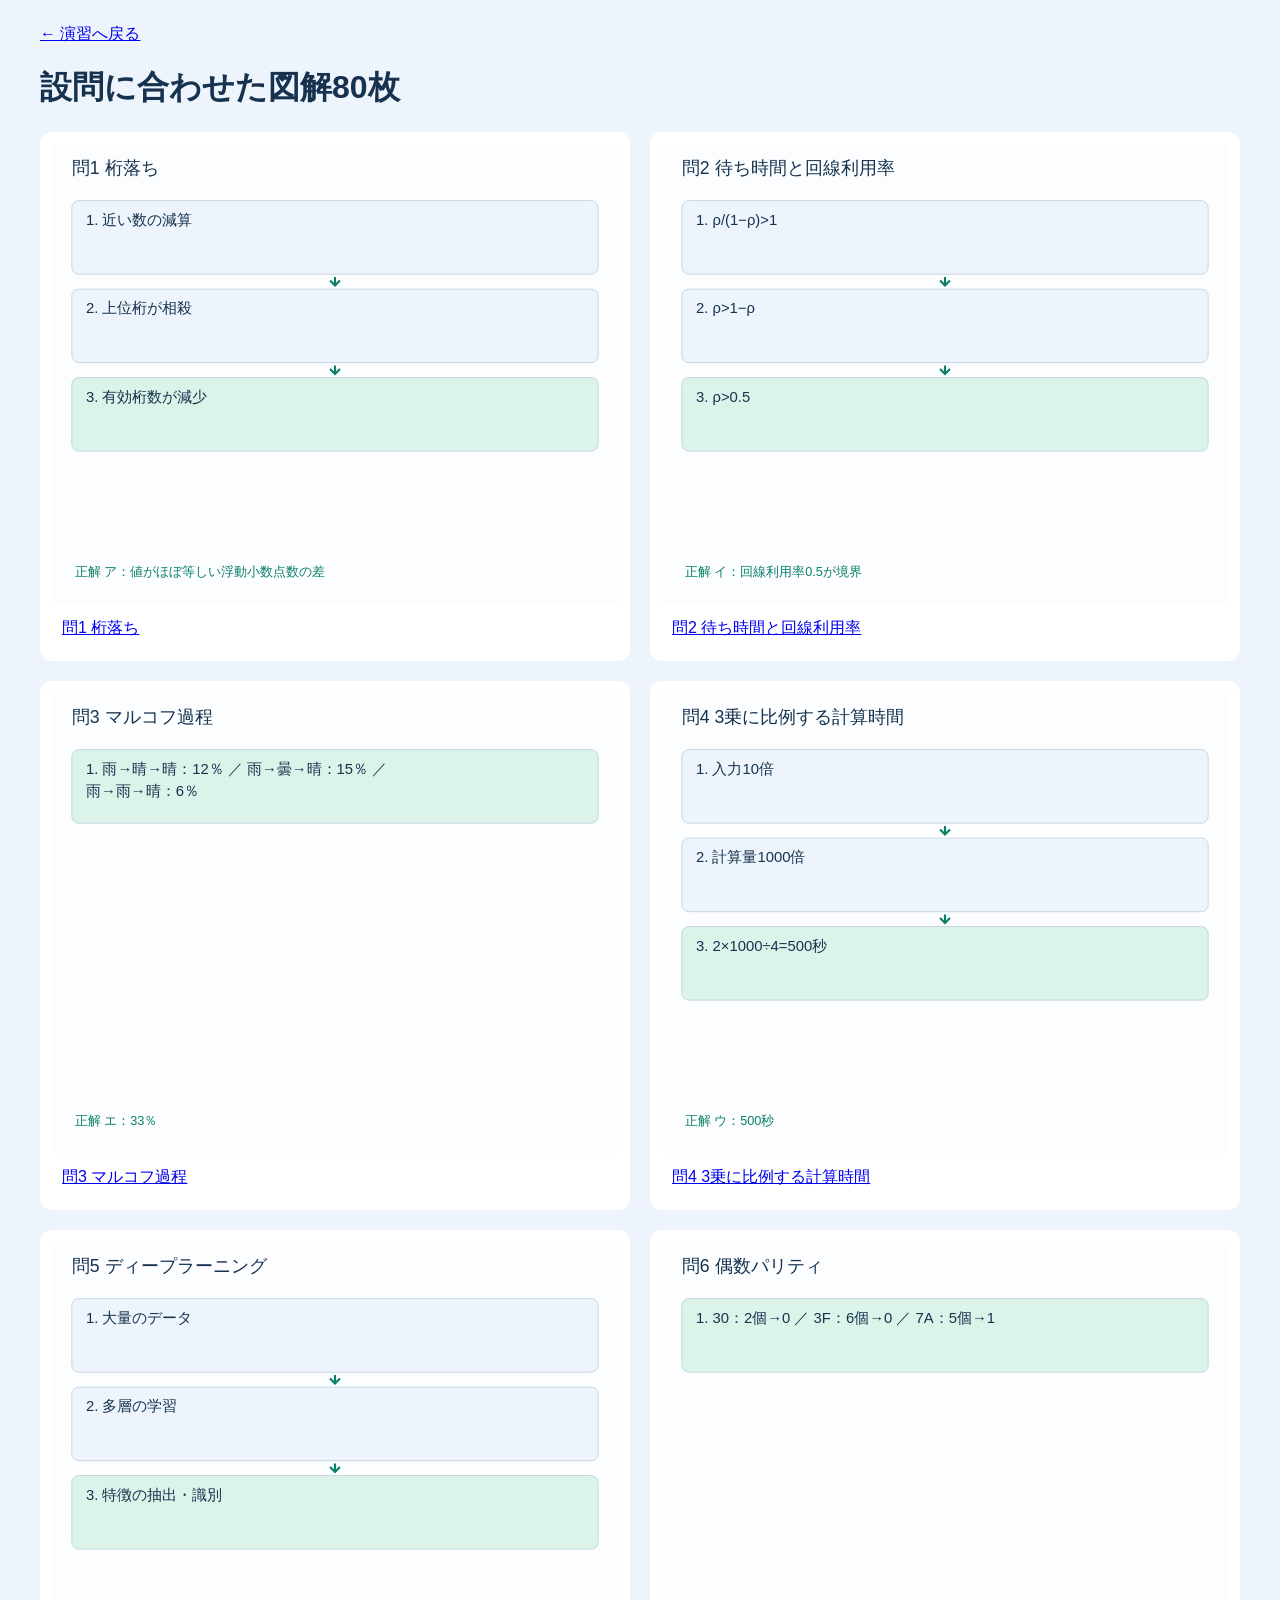
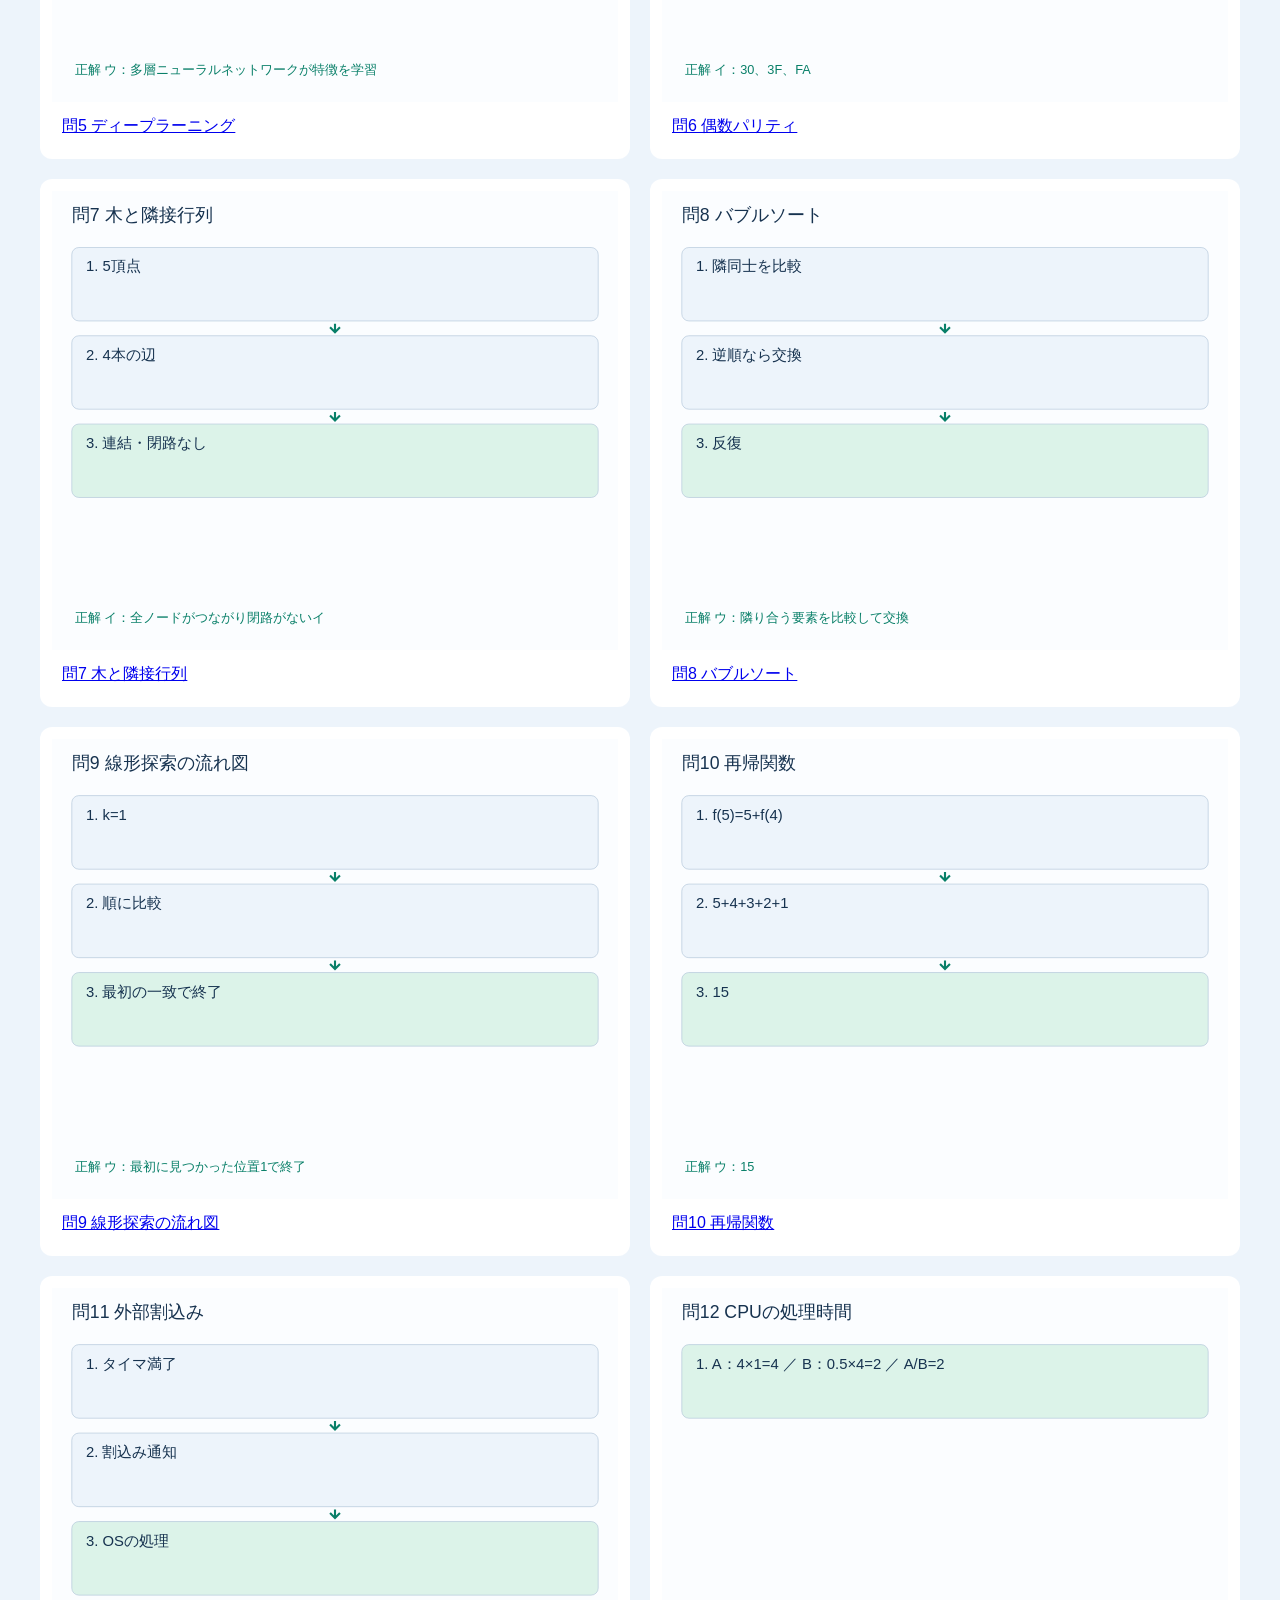
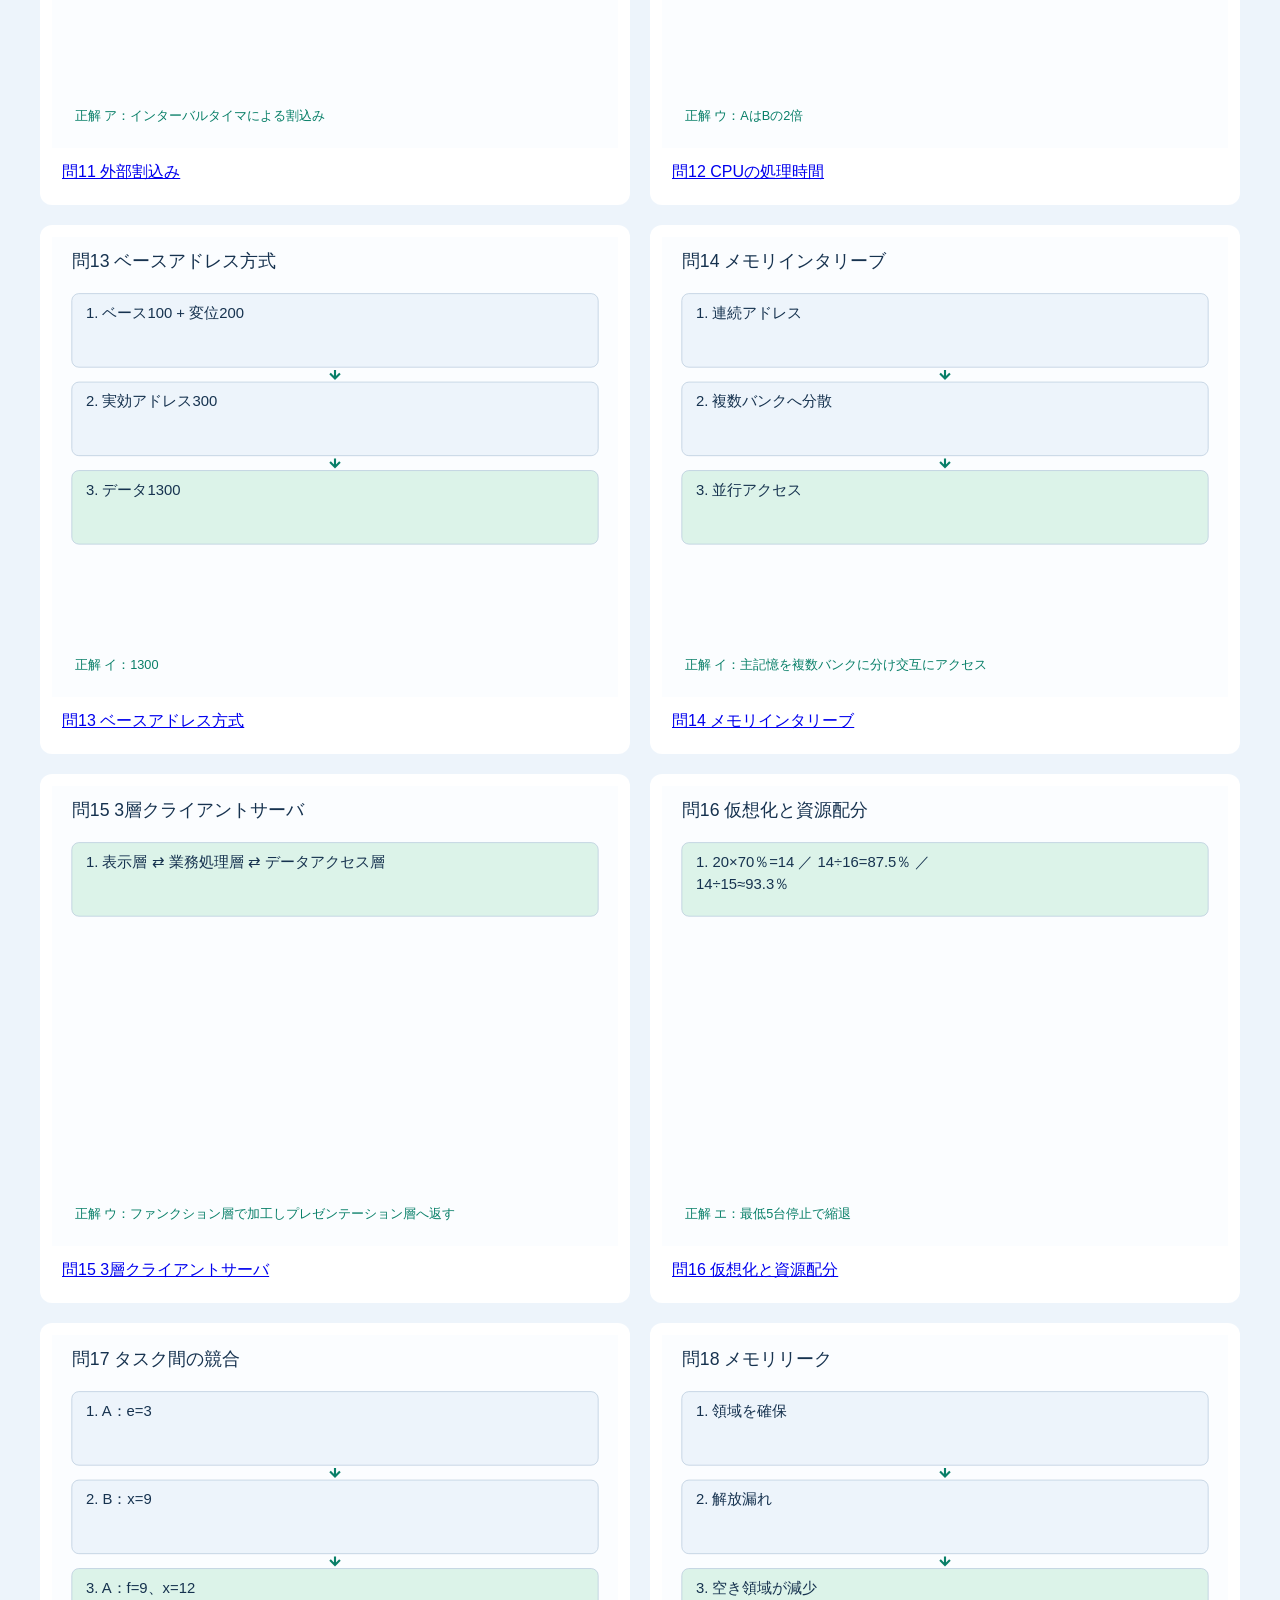
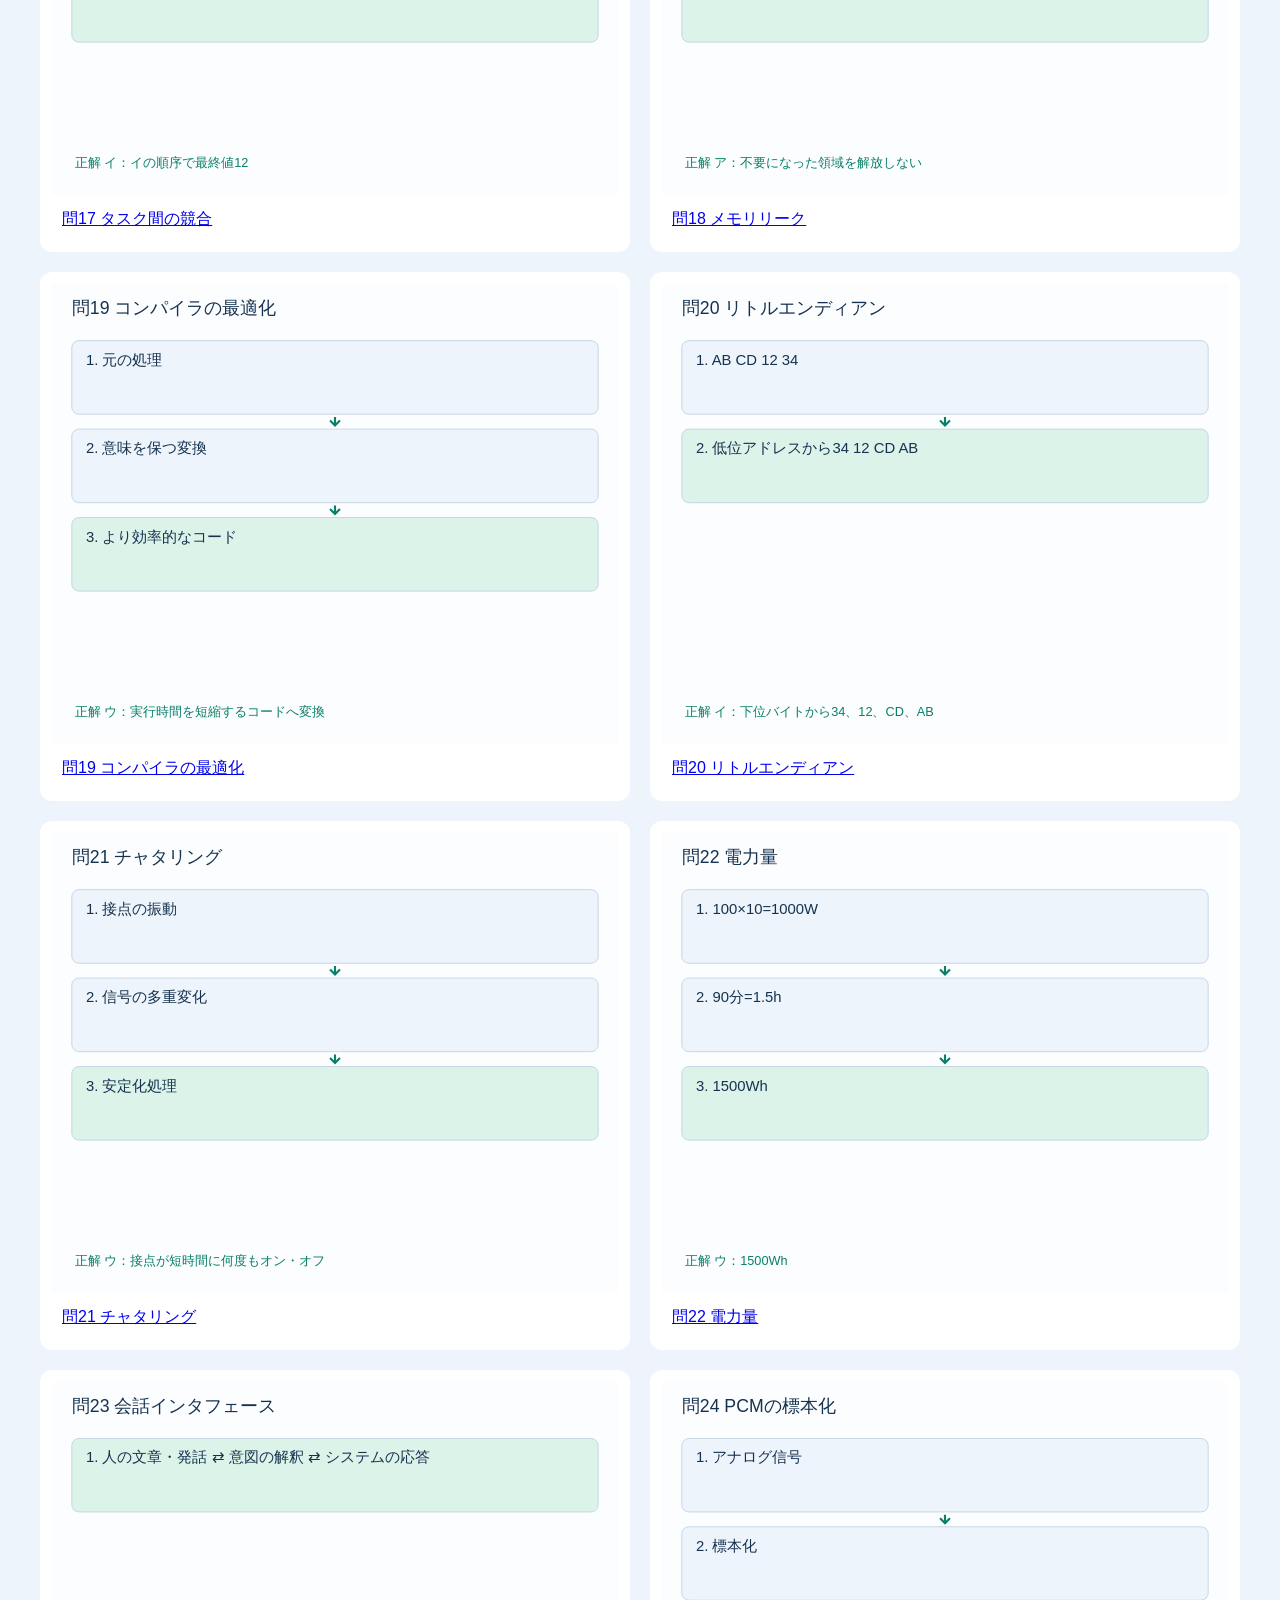
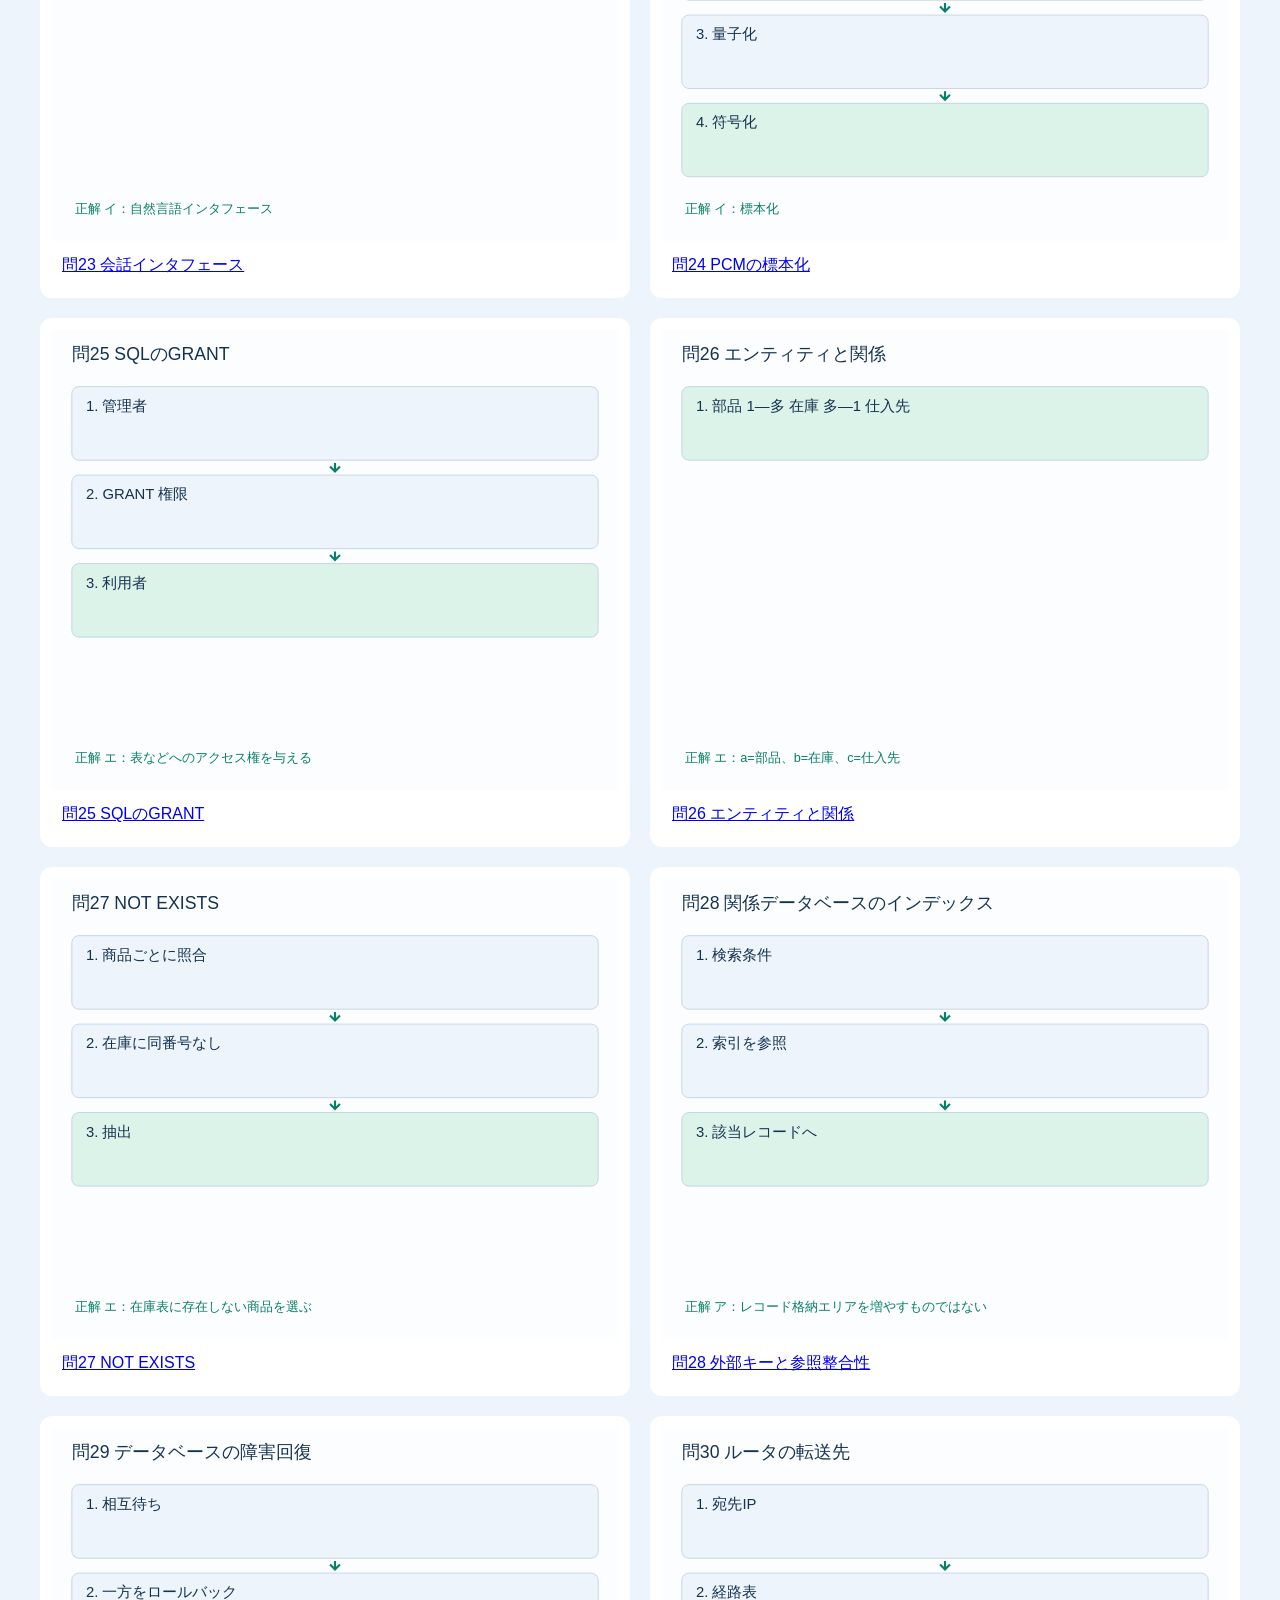
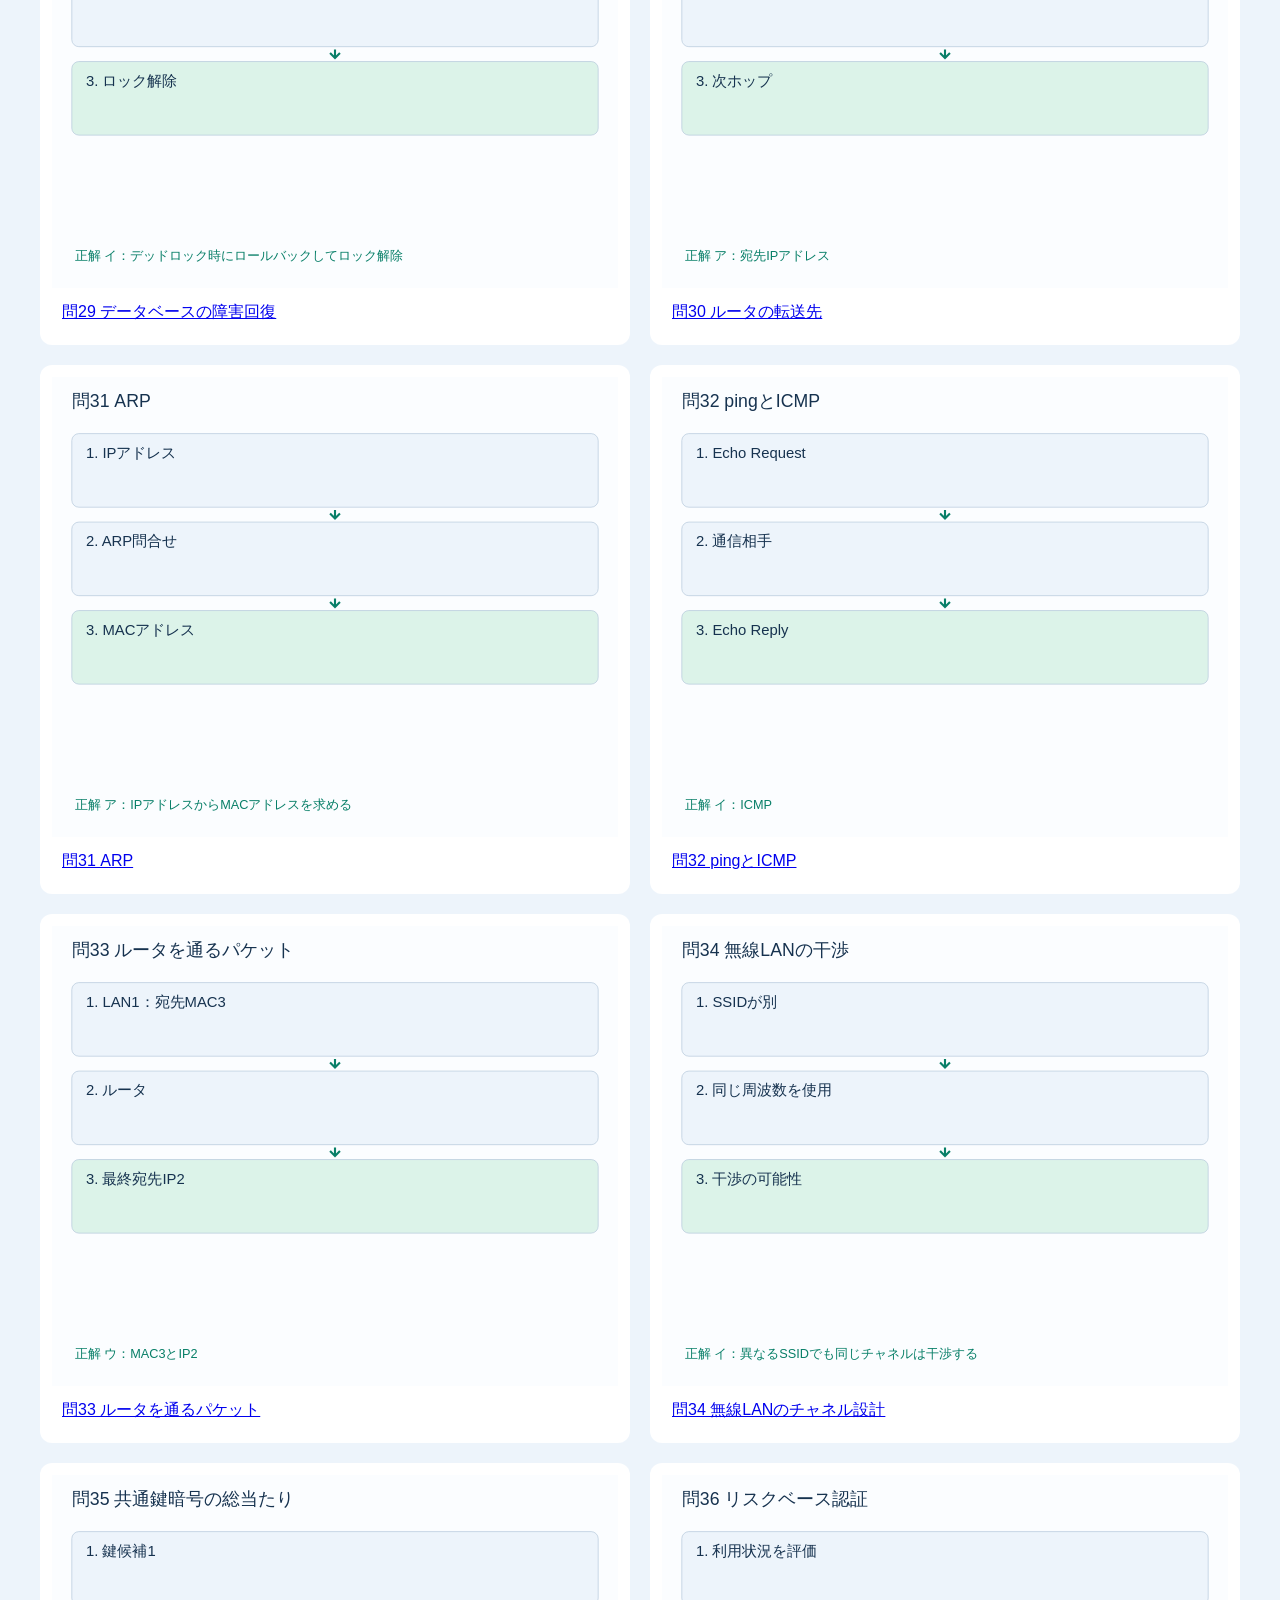
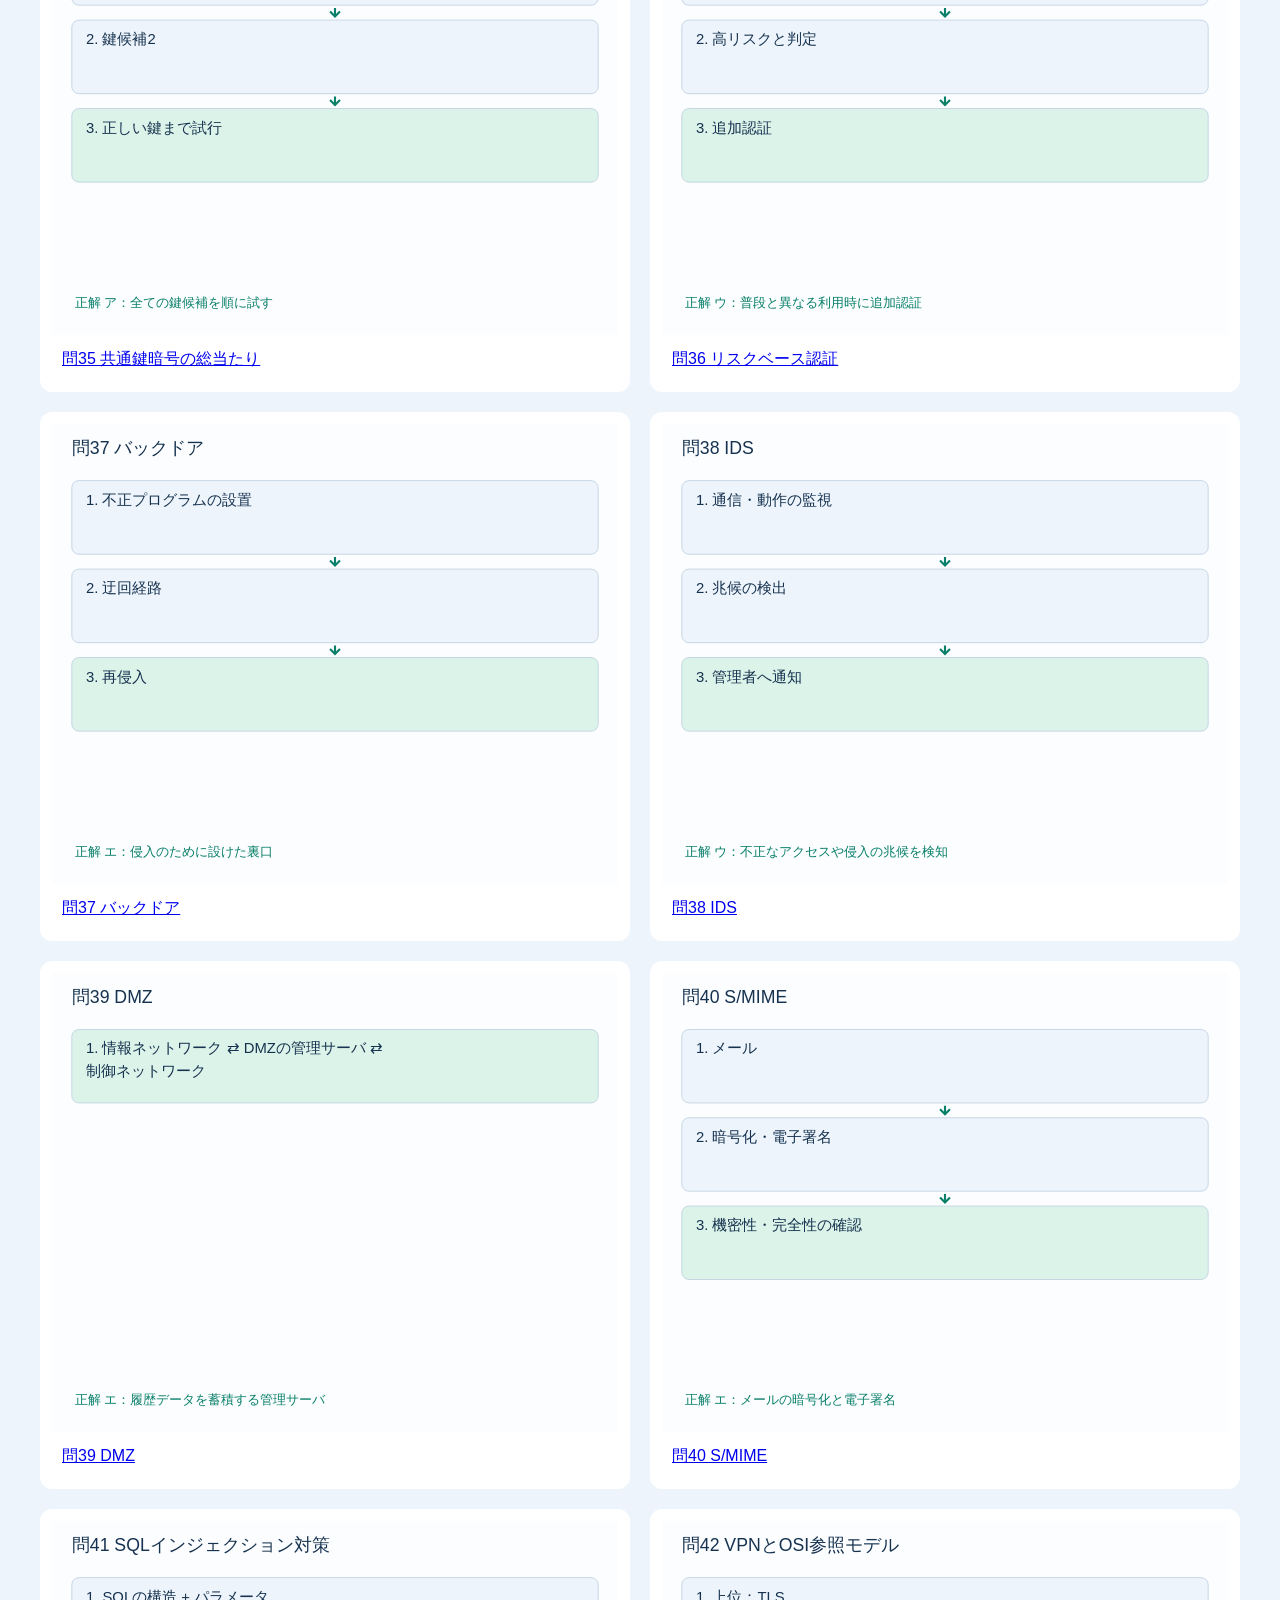
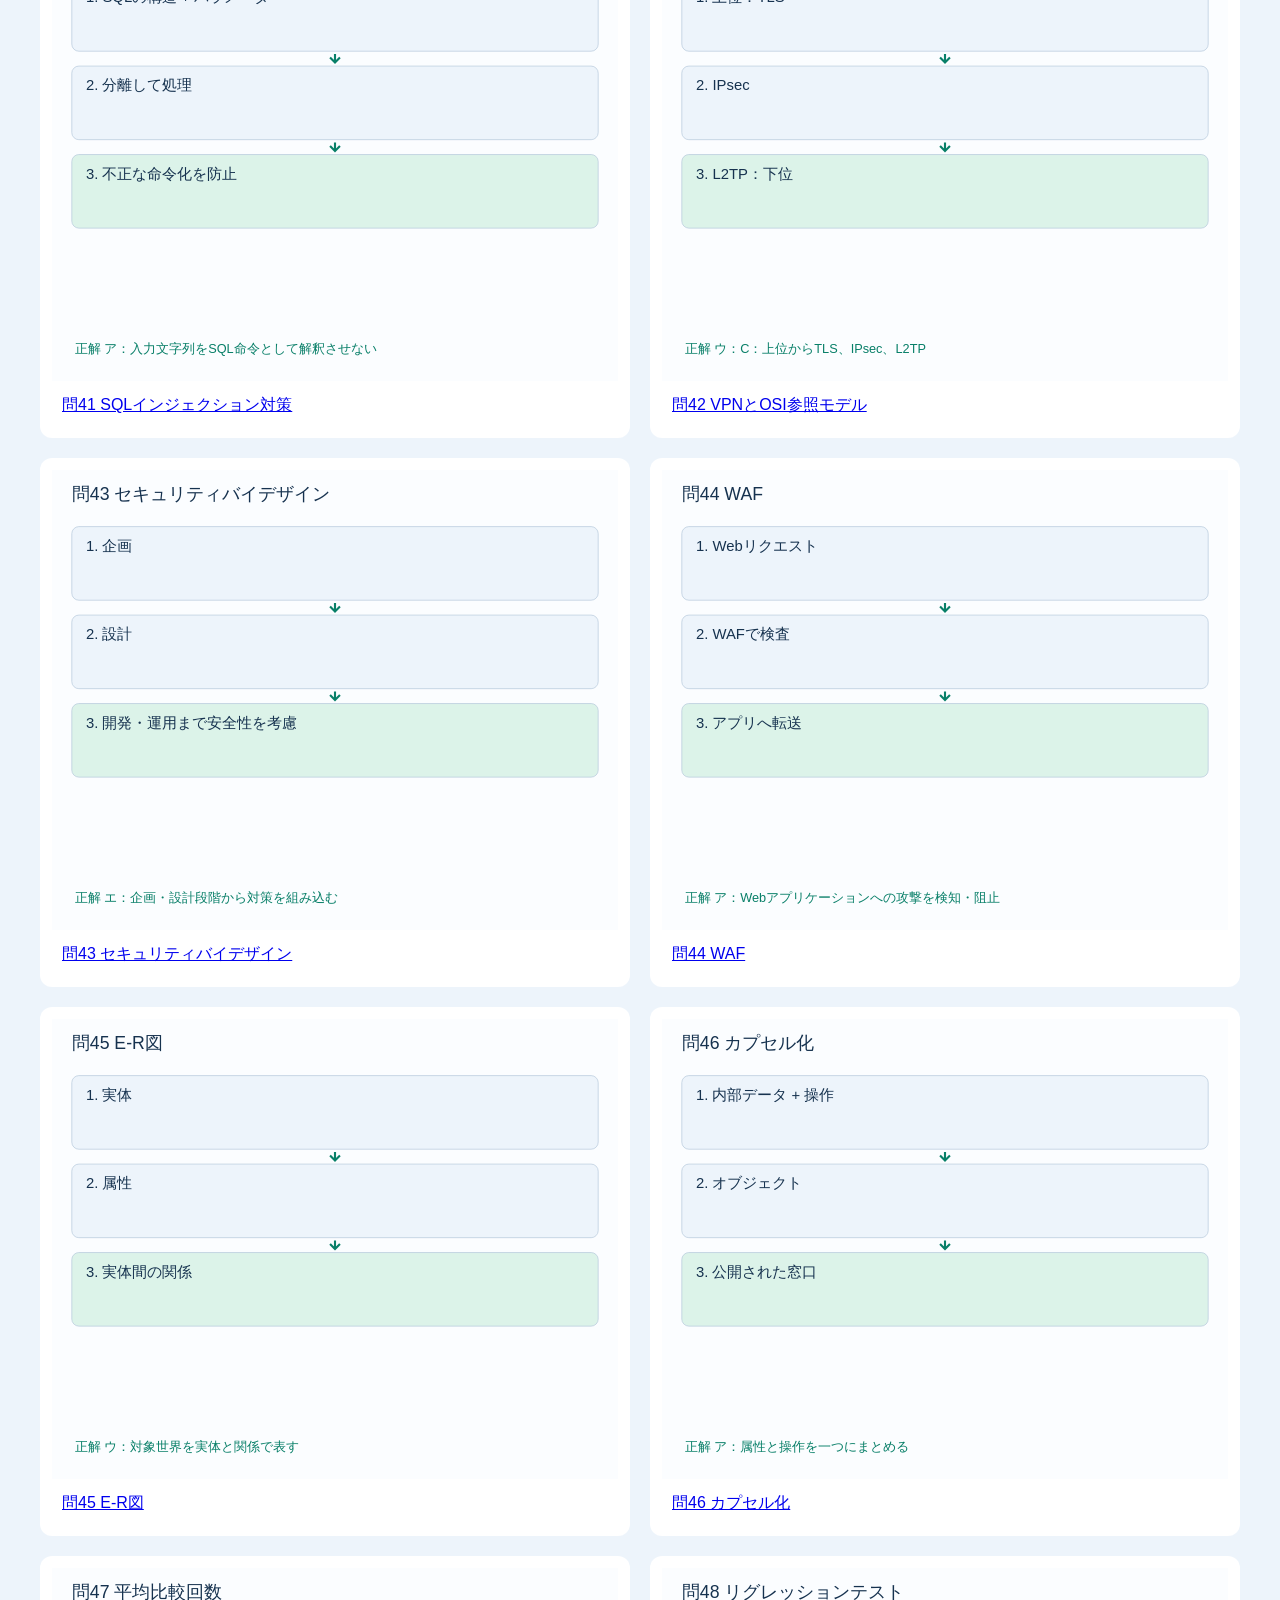
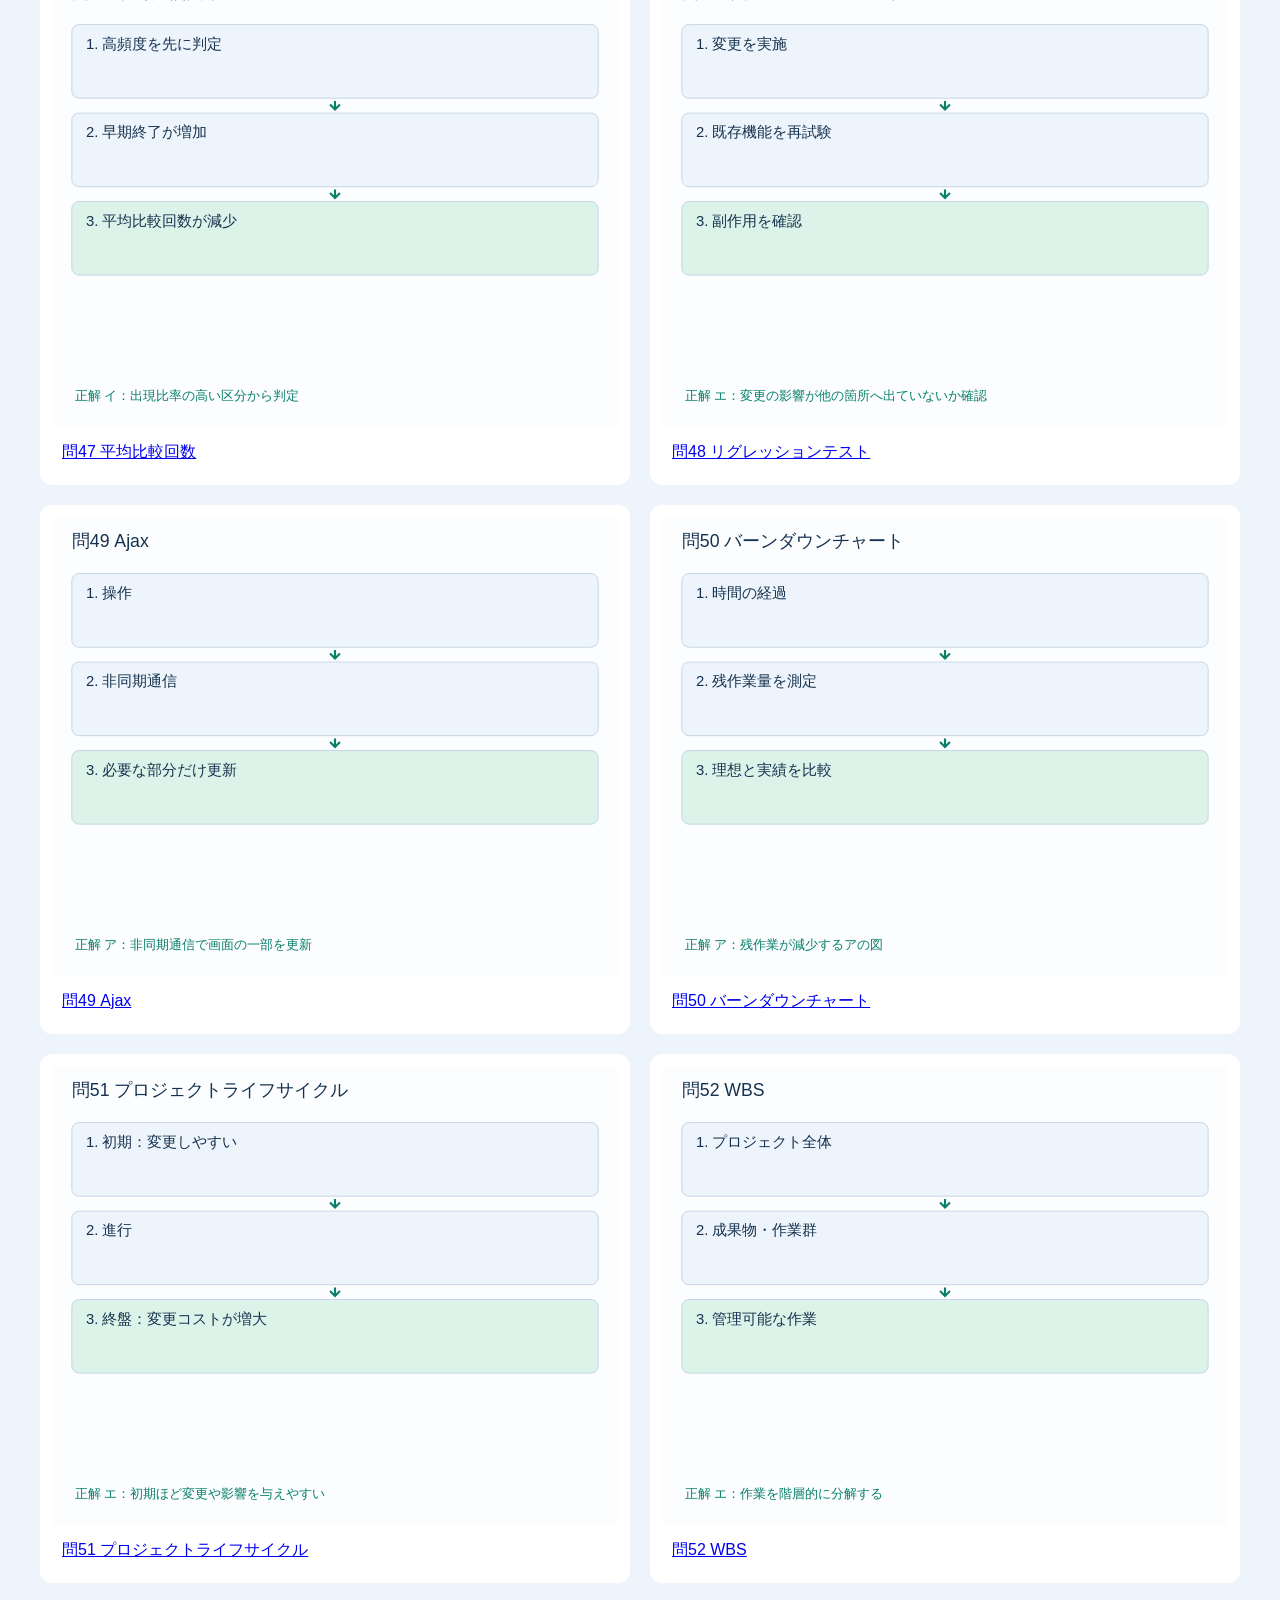
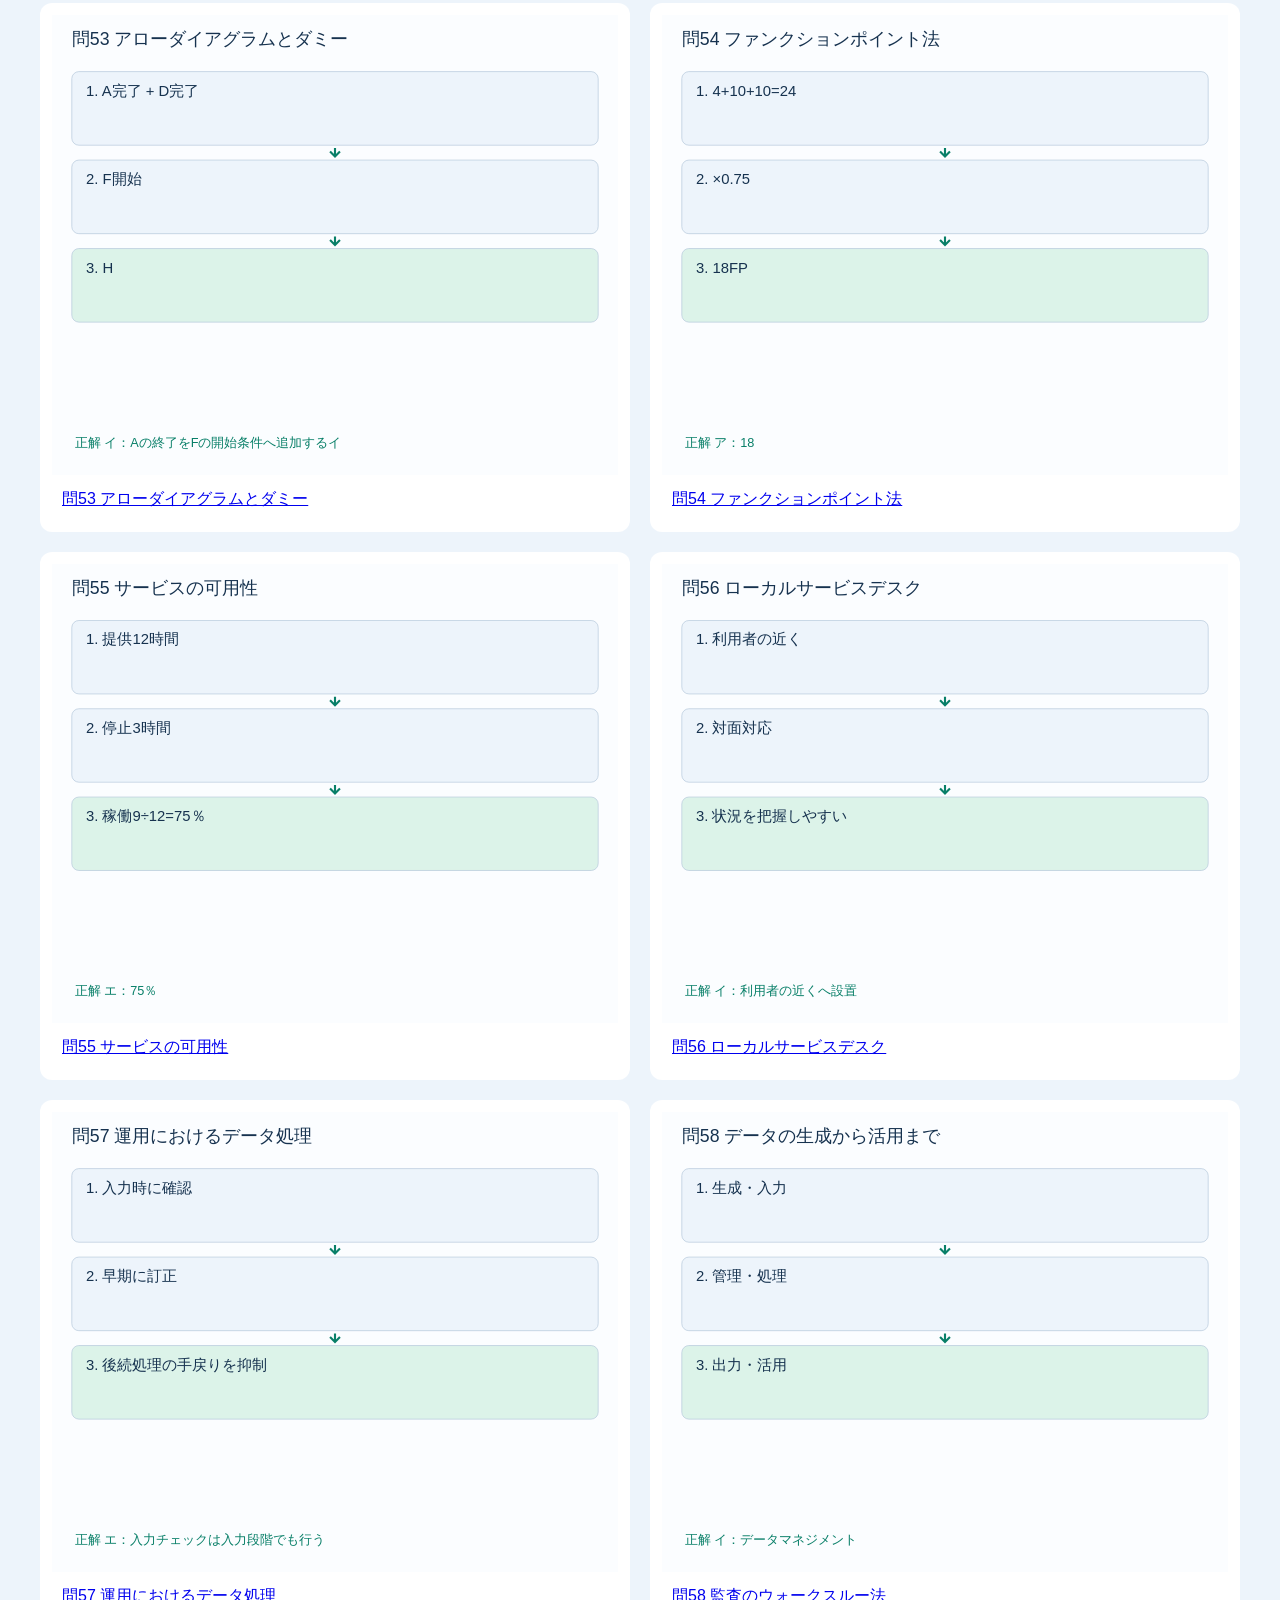
==== diagram-gallery.html @ a29f8c08 "Add files via upload" ====
<!doctype html><html lang="ja"><meta charset="utf-8"><meta name="viewport" content="width=device-width,initial-scale=1"><title>設問別の図解80枚</title><style>body{font-family:Meiryo,sans-serif;background:#edf4fb;color:#16324f;max-width:1200px;margin:auto;padding:24px}main{display:grid;grid-template-columns:1fr 1fr;gap:20px}figure{margin:0;background:white;padding:12px;border-radius:12px}img{width:100%;height:auto}figcaption{padding:10px}@media(max-width:750px){main{grid-template-columns:1fr}}</style><a href="index.html">← 演習へ戻る</a><h1>設問に合わせた図解80枚</h1><main><figure><a href="assets/diagrams/q01.svg"><img loading="lazy" src="assets/diagrams/q01.svg" alt="問1 桁落ち"></a><figcaption><a href="index.html#q1">問1 桁落ち</a></figcaption></figure><figure><a href="assets/diagrams/q02.svg"><img loading="lazy" src="assets/diagrams/q02.svg" alt="問2 待ち時間と回線利用率"></a><figcaption><a href="index.html#q2">問2 待ち時間と回線利用率</a></figcaption></figure><figure><a href="assets/diagrams/q03.svg"><img loading="lazy" src="assets/diagrams/q03.svg" alt="問3 マルコフ過程"></a><figcaption><a href="index.html#q3">問3 マルコフ過程</a></figcaption></figure><figure><a href="assets/diagrams/q04.svg"><img loading="lazy" src="assets/diagrams/q04.svg" alt="問4 3乗に比例する計算時間"></a><figcaption><a href="index.html#q4">問4 3乗に比例する計算時間</a></figcaption></figure><figure><a href="assets/diagrams/q05.svg"><img loading="lazy" src="assets/diagrams/q05.svg" alt="問5 ディープラーニング"></a><figcaption><a href="index.html#q5">問5 ディープラーニング</a></figcaption></figure><figure><a href="assets/diagrams/q06.svg"><img loading="lazy" src="assets/diagrams/q06.svg" alt="問6 偶数パリティ"></a><figcaption><a href="index.html#q6">問6 偶数パリティ</a></figcaption></figure><figure><a href="assets/diagrams/q07.svg"><img loading="lazy" src="assets/diagrams/q07.svg" alt="問7 木と隣接行列"></a><figcaption><a href="index.html#q7">問7 木と隣接行列</a></figcaption></figure><figure><a href="assets/diagrams/q08.svg"><img loading="lazy" src="assets/diagrams/q08.svg" alt="問8 バブルソート"></a><figcaption><a href="index.html#q8">問8 バブルソート</a></figcaption></figure><figure><a href="assets/diagrams/q09.svg"><img loading="lazy" src="assets/diagrams/q09.svg" alt="問9 線形探索の流れ図"></a><figcaption><a href="index.html#q9">問9 線形探索の流れ図</a></figcaption></figure><figure><a href="assets/diagrams/q10.svg"><img loading="lazy" src="assets/diagrams/q10.svg" alt="問10 再帰関数"></a><figcaption><a href="index.html#q10">問10 再帰関数</a></figcaption></figure><figure><a href="assets/diagrams/q11.svg"><img loading="lazy" src="assets/diagrams/q11.svg" alt="問11 外部割込み"></a><figcaption><a href="index.html#q11">問11 外部割込み</a></figcaption></figure><figure><a href="assets/diagrams/q12.svg"><img loading="lazy" src="assets/diagrams/q12.svg" alt="問12 CPUの処理時間"></a><figcaption><a href="index.html#q12">問12 CPUの処理時間</a></figcaption></figure><figure><a href="assets/diagrams/q13.svg"><img loading="lazy" src="assets/diagrams/q13.svg" alt="問13 ベースアドレス方式"></a><figcaption><a href="index.html#q13">問13 ベースアドレス方式</a></figcaption></figure><figure><a href="assets/diagrams/q14.svg"><img loading="lazy" src="assets/diagrams/q14.svg" alt="問14 メモリインタリーブ"></a><figcaption><a href="index.html#q14">問14 メモリインタリーブ</a></figcaption></figure><figure><a href="assets/diagrams/q15.svg"><img loading="lazy" src="assets/diagrams/q15.svg" alt="問15 3層クライアントサーバ"></a><figcaption><a href="index.html#q15">問15 3層クライアントサーバ</a></figcaption></figure><figure><a href="assets/diagrams/q16.svg"><img loading="lazy" src="assets/diagrams/q16.svg" alt="問16 仮想化と資源配分"></a><figcaption><a href="index.html#q16">問16 仮想化と資源配分</a></figcaption></figure><figure><a href="assets/diagrams/q17.svg"><img loading="lazy" src="assets/diagrams/q17.svg" alt="問17 タスク間の競合"></a><figcaption><a href="index.html#q17">問17 タスク間の競合</a></figcaption></figure><figure><a href="assets/diagrams/q18.svg"><img loading="lazy" src="assets/diagrams/q18.svg" alt="問18 メモリリーク"></a><figcaption><a href="index.html#q18">問18 メモリリーク</a></figcaption></figure><figure><a href="assets/diagrams/q19.svg"><img loading="lazy" src="assets/diagrams/q19.svg" alt="問19 コンパイラの最適化"></a><figcaption><a href="index.html#q19">問19 コンパイラの最適化</a></figcaption></figure><figure><a href="assets/diagrams/q20.svg"><img loading="lazy" src="assets/diagrams/q20.svg" alt="問20 リトルエンディアン"></a><figcaption><a href="index.html#q20">問20 リトルエンディアン</a></figcaption></figure><figure><a href="assets/diagrams/q21.svg"><img loading="lazy" src="assets/diagrams/q21.svg" alt="問21 チャタリング"></a><figcaption><a href="index.html#q21">問21 チャタリング</a></figcaption></figure><figure><a href="assets/diagrams/q22.svg"><img loading="lazy" src="assets/diagrams/q22.svg" alt="問22 電力量"></a><figcaption><a href="index.html#q22">問22 電力量</a></figcaption></figure><figure><a href="assets/diagrams/q23.svg"><img loading="lazy" src="assets/diagrams/q23.svg" alt="問23 会話インタフェース"></a><figcaption><a href="index.html#q23">問23 会話インタフェース</a></figcaption></figure><figure><a href="assets/diagrams/q24.svg"><img loading="lazy" src="assets/diagrams/q24.svg" alt="問24 PCMの標本化"></a><figcaption><a href="index.html#q24">問24 PCMの標本化</a></figcaption></figure><figure><a href="assets/diagrams/q25.svg"><img loading="lazy" src="assets/diagrams/q25.svg" alt="問25 SQLのGRANT"></a><figcaption><a href="index.html#q25">問25 SQLのGRANT</a></figcaption></figure><figure><a href="assets/diagrams/q26.svg"><img loading="lazy" src="assets/diagrams/q26.svg" alt="問26 エンティティと関係"></a><figcaption><a href="index.html#q26">問26 エンティティと関係</a></figcaption></figure><figure><a href="assets/diagrams/q27.svg"><img loading="lazy" src="assets/diagrams/q27.svg" alt="問27 NOT EXISTS"></a><figcaption><a href="index.html#q27">問27 NOT EXISTS</a></figcaption></figure><figure><a href="assets/diagrams/q28.svg"><img loading="lazy" src="assets/diagrams/q28.svg" alt="問28 外部キーと参照整合性"></a><figcaption><a href="index.html#q28">問28 外部キーと参照整合性</a></figcaption></figure><figure><a href="assets/diagrams/q29.svg"><img loading="lazy" src="assets/diagrams/q29.svg" alt="問29 データベースの障害回復"></a><figcaption><a href="index.html#q29">問29 データベースの障害回復</a></figcaption></figure><figure><a href="assets/diagrams/q30.svg"><img loading="lazy" src="assets/diagrams/q30.svg" alt="問30 ルータの転送先"></a><figcaption><a href="index.html#q30">問30 ルータの転送先</a></figcaption></figure><figure><a href="assets/diagrams/q31.svg"><img loading="lazy" src="assets/diagrams/q31.svg" alt="問31 ARP"></a><figcaption><a href="index.html#q31">問31 ARP</a></figcaption></figure><figure><a href="assets/diagrams/q32.svg"><img loading="lazy" src="assets/diagrams/q32.svg" alt="問32 pingとICMP"></a><figcaption><a href="index.html#q32">問32 pingとICMP</a></figcaption></figure><figure><a href="assets/diagrams/q33.svg"><img loading="lazy" src="assets/diagrams/q33.svg" alt="問33 ルータを通るパケット"></a><figcaption><a href="index.html#q33">問33 ルータを通るパケット</a></figcaption></figure><figure><a href="assets/diagrams/q34.svg"><img loading="lazy" src="assets/diagrams/q34.svg" alt="問34 無線LANのチャネル設計"></a><figcaption><a href="index.html#q34">問34 無線LANのチャネル設計</a></figcaption></figure><figure><a href="assets/diagrams/q35.svg"><img loading="lazy" src="assets/diagrams/q35.svg" alt="問35 共通鍵暗号の総当たり"></a><figcaption><a href="index.html#q35">問35 共通鍵暗号の総当たり</a></figcaption></figure><figure><a href="assets/diagrams/q36.svg"><img loading="lazy" src="assets/diagrams/q36.svg" alt="問36 リスクベース認証"></a><figcaption><a href="index.html#q36">問36 リスクベース認証</a></figcaption></figure><figure><a href="assets/diagrams/q37.svg"><img loading="lazy" src="assets/diagrams/q37.svg" alt="問37 バックドア"></a><figcaption><a href="index.html#q37">問37 バックドア</a></figcaption></figure><figure><a href="assets/diagrams/q38.svg"><img loading="lazy" src="assets/diagrams/q38.svg" alt="問38 IDS"></a><figcaption><a href="index.html#q38">問38 IDS</a></figcaption></figure><figure><a href="assets/diagrams/q39.svg"><img loading="lazy" src="assets/diagrams/q39.svg" alt="問39 DMZ"></a><figcaption><a href="index.html#q39">問39 DMZ</a></figcaption></figure><figure><a href="assets/diagrams/q40.svg"><img loading="lazy" src="assets/diagrams/q40.svg" alt="問40 S/MIME"></a><figcaption><a href="index.html#q40">問40 S/MIME</a></figcaption></figure><figure><a href="assets/diagrams/q41.svg"><img loading="lazy" src="assets/diagrams/q41.svg" alt="問41 SQLインジェクション対策"></a><figcaption><a href="index.html#q41">問41 SQLインジェクション対策</a></figcaption></figure><figure><a href="assets/diagrams/q42.svg"><img loading="lazy" src="assets/diagrams/q42.svg" alt="問42 VPNとOSI参照モデル"></a><figcaption><a href="index.html#q42">問42 VPNとOSI参照モデル</a></figcaption></figure><figure><a href="assets/diagrams/q43.svg"><img loading="lazy" src="assets/diagrams/q43.svg" alt="問43 セキュリティバイデザイン"></a><figcaption><a href="index.html#q43">問43 セキュリティバイデザイン</a></figcaption></figure><figure><a href="assets/diagrams/q44.svg"><img loading="lazy" src="assets/diagrams/q44.svg" alt="問44 WAF"></a><figcaption><a href="index.html#q44">問44 WAF</a></figcaption></figure><figure><a href="assets/diagrams/q45.svg"><img loading="lazy" src="assets/diagrams/q45.svg" alt="問45 E-R図"></a><figcaption><a href="index.html#q45">問45 E-R図</a></figcaption></figure><figure><a href="assets/diagrams/q46.svg"><img loading="lazy" src="assets/diagrams/q46.svg" alt="問46 カプセル化"></a><figcaption><a href="index.html#q46">問46 カプセル化</a></figcaption></figure><figure><a href="assets/diagrams/q47.svg"><img loading="lazy" src="assets/diagrams/q47.svg" alt="問47 平均比較回数"></a><figcaption><a href="index.html#q47">問47 平均比較回数</a></figcaption></figure><figure><a href="assets/diagrams/q48.svg"><img loading="lazy" src="assets/diagrams/q48.svg" alt="問48 リグレッションテスト"></a><figcaption><a href="index.html#q48">問48 リグレッションテスト</a></figcaption></figure><figure><a href="assets/diagrams/q49.svg"><img loading="lazy" src="assets/diagrams/q49.svg" alt="問49 Ajax"></a><figcaption><a href="index.html#q49">問49 Ajax</a></figcaption></figure><figure><a href="assets/diagrams/q50.svg"><img loading="lazy" src="assets/diagrams/q50.svg" alt="問50 バーンダウンチャート"></a><figcaption><a href="index.html#q50">問50 バーンダウンチャート</a></figcaption></figure><figure><a href="assets/diagrams/q51.svg"><img loading="lazy" src="assets/diagrams/q51.svg" alt="問51 プロジェクトライフサイクル"></a><figcaption><a href="index.html#q51">問51 プロジェクトライフサイクル</a></figcaption></figure><figure><a href="assets/diagrams/q52.svg"><img loading="lazy" src="assets/diagrams/q52.svg" alt="問52 WBS"></a><figcaption><a href="index.html#q52">問52 WBS</a></figcaption></figure><figure><a href="assets/diagrams/q53.svg"><img loading="lazy" src="assets/diagrams/q53.svg" alt="問53 アローダイアグラムとダミー"></a><figcaption><a href="index.html#q53">問53 アローダイアグラムとダミー</a></figcaption></figure><figure><a href="assets/diagrams/q54.svg"><img loading="lazy" src="assets/diagrams/q54.svg" alt="問54 ファンクションポイント法"></a><figcaption><a href="index.html#q54">問54 ファンクションポイント法</a></figcaption></figure><figure><a href="assets/diagrams/q55.svg"><img loading="lazy" src="assets/diagrams/q55.svg" alt="問55 サービスの可用性"></a><figcaption><a href="index.html#q55">問55 サービスの可用性</a></figcaption></figure><figure><a href="assets/diagrams/q56.svg"><img loading="lazy" src="assets/diagrams/q56.svg" alt="問56 ローカルサービスデスク"></a><figcaption><a href="index.html#q56">問56 ローカルサービスデスク</a></figcaption></figure><figure><a href="assets/diagrams/q57.svg"><img loading="lazy" src="assets/diagrams/q57.svg" alt="問57 運用におけるデータ処理"></a><figcaption><a href="index.html#q57">問57 運用におけるデータ処理</a></figcaption></figure><figure><a href="assets/diagrams/q58.svg"><img loading="lazy" src="assets/diagrams/q58.svg" alt="問58 監査のウォークスルー法"></a><figcaption><a href="index.html#q58">問58 監査のウォークスルー法</a></figcaption></figure><figure><a href="assets/diagrams/q59.svg"><img loading="lazy" src="assets/diagrams/q59.svg" alt="問59 改善提案のフォローアップ"></a><figcaption><a href="index.html#q59">問59 改善提案のフォローアップ</a></figcaption></figure><figure><a href="assets/diagrams/q60.svg"><img loading="lazy" src="assets/diagrams/q60.svg" alt="問60 ユーザ受入テストの監査"></a><figcaption><a href="index.html#q60">問60 ユーザ受入テストの監査</a></figcaption></figure><figure><a href="assets/diagrams/q61.svg"><img loading="lazy" src="assets/diagrams/q61.svg" alt="問61 IT投資ポートフォリオ"></a><figcaption><a href="index.html#q61">問61 IT投資ポートフォリオ</a></figcaption></figure><figure><a href="assets/diagrams/q62.svg"><img loading="lazy" src="assets/diagrams/q62.svg" alt="問62 P2Mとプログラムマネジメント"></a><figcaption><a href="index.html#q62">問62 P2Mとプログラムマネジメント</a></figcaption></figure><figure><a href="assets/diagrams/q63.svg"><img loading="lazy" src="assets/diagrams/q63.svg" alt="問63 BYOD"></a><figcaption><a href="index.html#q63">問63 BYOD</a></figcaption></figure><figure><a href="assets/diagrams/q64.svg"><img loading="lazy" src="assets/diagrams/q64.svg" alt="問64 ROI"></a><figcaption><a href="index.html#q64">問64 ROI</a></figcaption></figure><figure><a href="assets/diagrams/q65.svg"><img loading="lazy" src="assets/diagrams/q65.svg" alt="問65 評価項目の重み付き平均"></a><figcaption><a href="index.html#q65">問65 評価項目の重み付き平均</a></figcaption></figure><figure><a href="assets/diagrams/q66.svg"><img loading="lazy" src="assets/diagrams/q66.svg" alt="問66 M&amp;A"></a><figcaption><a href="index.html#q66">問66 M&amp;A</a></figcaption></figure><figure><a href="assets/diagrams/q67.svg"><img loading="lazy" src="assets/diagrams/q67.svg" alt="問67 リーンスタートアップ"></a><figcaption><a href="index.html#q67">問67 リーンスタートアップ</a></figcaption></figure><figure><a href="assets/diagrams/q68.svg"><img loading="lazy" src="assets/diagrams/q68.svg" alt="問68 ERP"></a><figcaption><a href="index.html#q68">問68 ERP</a></figcaption></figure><figure><a href="assets/diagrams/q69.svg"><img loading="lazy" src="assets/diagrams/q69.svg" alt="問69 TLO"></a><figcaption><a href="index.html#q69">問69 TLO</a></figcaption></figure><figure><a href="assets/diagrams/q70.svg"><img loading="lazy" src="assets/diagrams/q70.svg" alt="問70 デジタルツイン"></a><figcaption><a href="index.html#q70">問70 デジタルツイン</a></figcaption></figure><figure><a href="assets/diagrams/q71.svg"><img loading="lazy" src="assets/diagrams/q71.svg" alt="問71 セル生産方式"></a><figcaption><a href="index.html#q71">問71 セル生産方式</a></figcaption></figure><figure><a href="assets/diagrams/q72.svg"><img loading="lazy" src="assets/diagrams/q72.svg" alt="問72 RFID"></a><figcaption><a href="index.html#q72">問72 RFID</a></figcaption></figure><figure><a href="assets/diagrams/q73.svg"><img loading="lazy" src="assets/diagrams/q73.svg" alt="問73 SEO"></a><figcaption><a href="index.html#q73">問73 SEO</a></figcaption></figure><figure><a href="assets/diagrams/q74.svg"><img loading="lazy" src="assets/diagrams/q74.svg" alt="問74 生産ロボットの機械学習"></a><figcaption><a href="index.html#q74">問74 生産ロボットの機械学習</a></figcaption></figure><figure><a href="assets/diagrams/q75.svg"><img loading="lazy" src="assets/diagrams/q75.svg" alt="問75 コーポレートガバナンス"></a><figcaption><a href="index.html#q75">問75 コーポレートガバナンス</a></figcaption></figure><figure><a href="assets/diagrams/q76.svg"><img loading="lazy" src="assets/diagrams/q76.svg" alt="問76 線形計画法の定式化"></a><figcaption><a href="index.html#q76">問76 線形計画法の定式化</a></figcaption></figure><figure><a href="assets/diagrams/q77.svg"><img loading="lazy" src="assets/diagrams/q77.svg" alt="問77 定額法の減価償却"></a><figcaption><a href="index.html#q77">問77 定額法の減価償却</a></figcaption></figure><figure><a href="assets/diagrams/q78.svg"><img loading="lazy" src="assets/diagrams/q78.svg" alt="問78 損益計算書の営業利益"></a><figcaption><a href="index.html#q78">問78 損益計算書の営業利益</a></figcaption></figure><figure><a href="assets/diagrams/q79.svg"><img loading="lazy" src="assets/diagrams/q79.svg" alt="問79 著作権で保護されるプログラム"></a><figcaption><a href="index.html#q79">問79 著作権で保護されるプログラム</a></figcaption></figure><figure><a href="assets/diagrams/q80.svg"><img loading="lazy" src="assets/diagrams/q80.svg" alt="問80 労働者派遣"></a><figcaption><a href="index.html#q80">問80 労働者派遣</a></figcaption></figure></main></html>
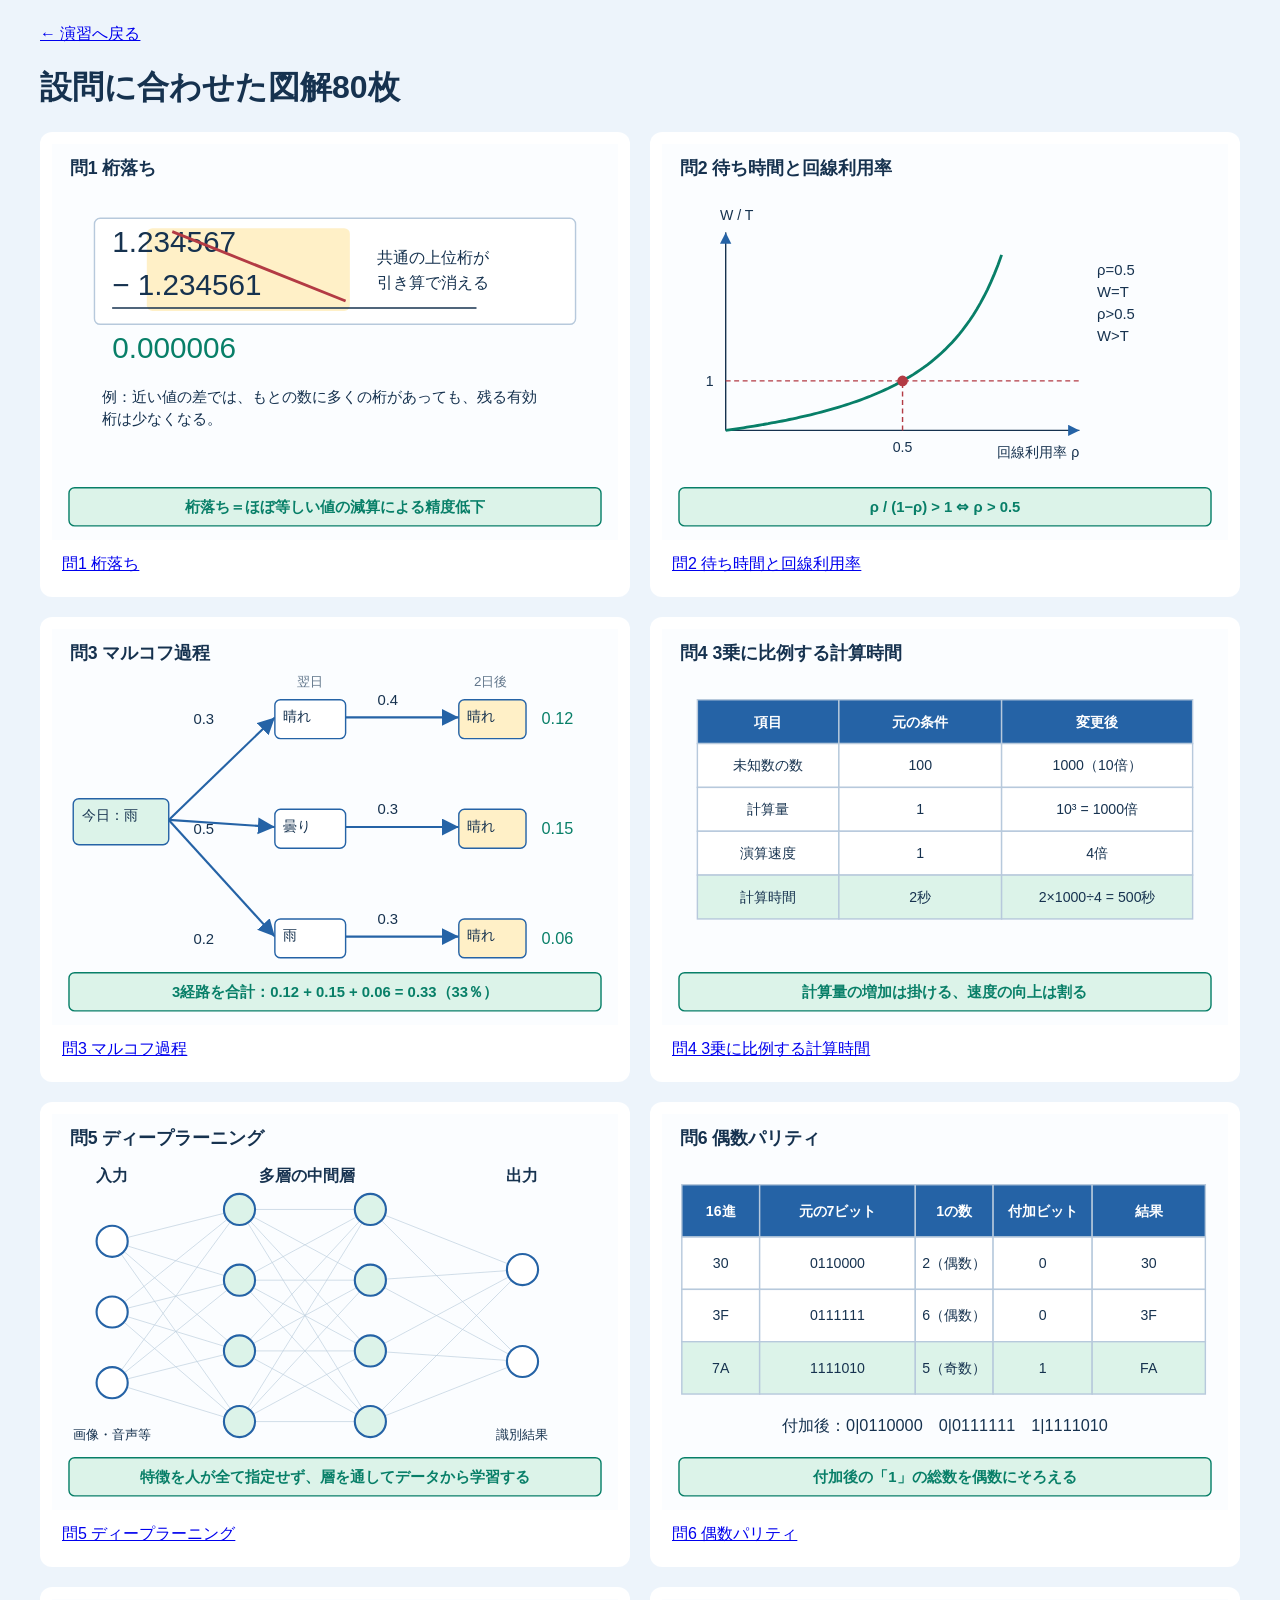
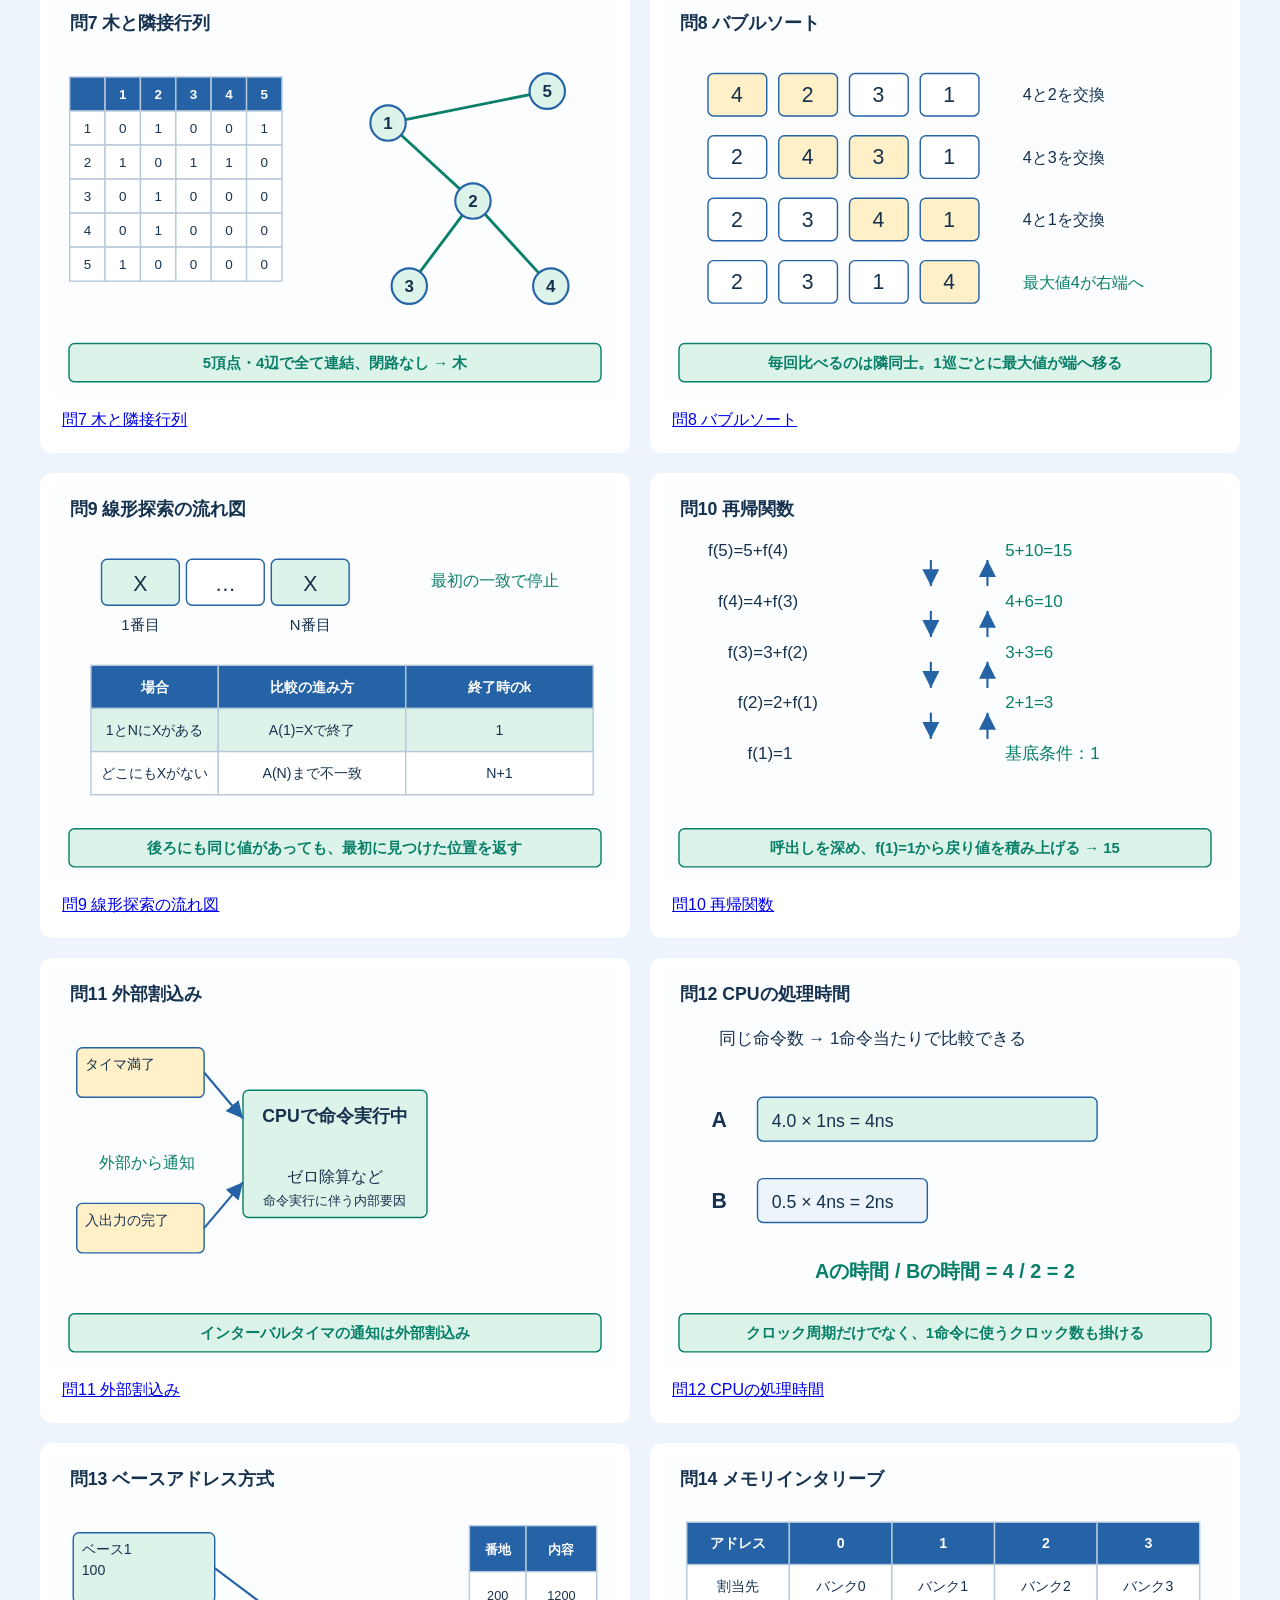
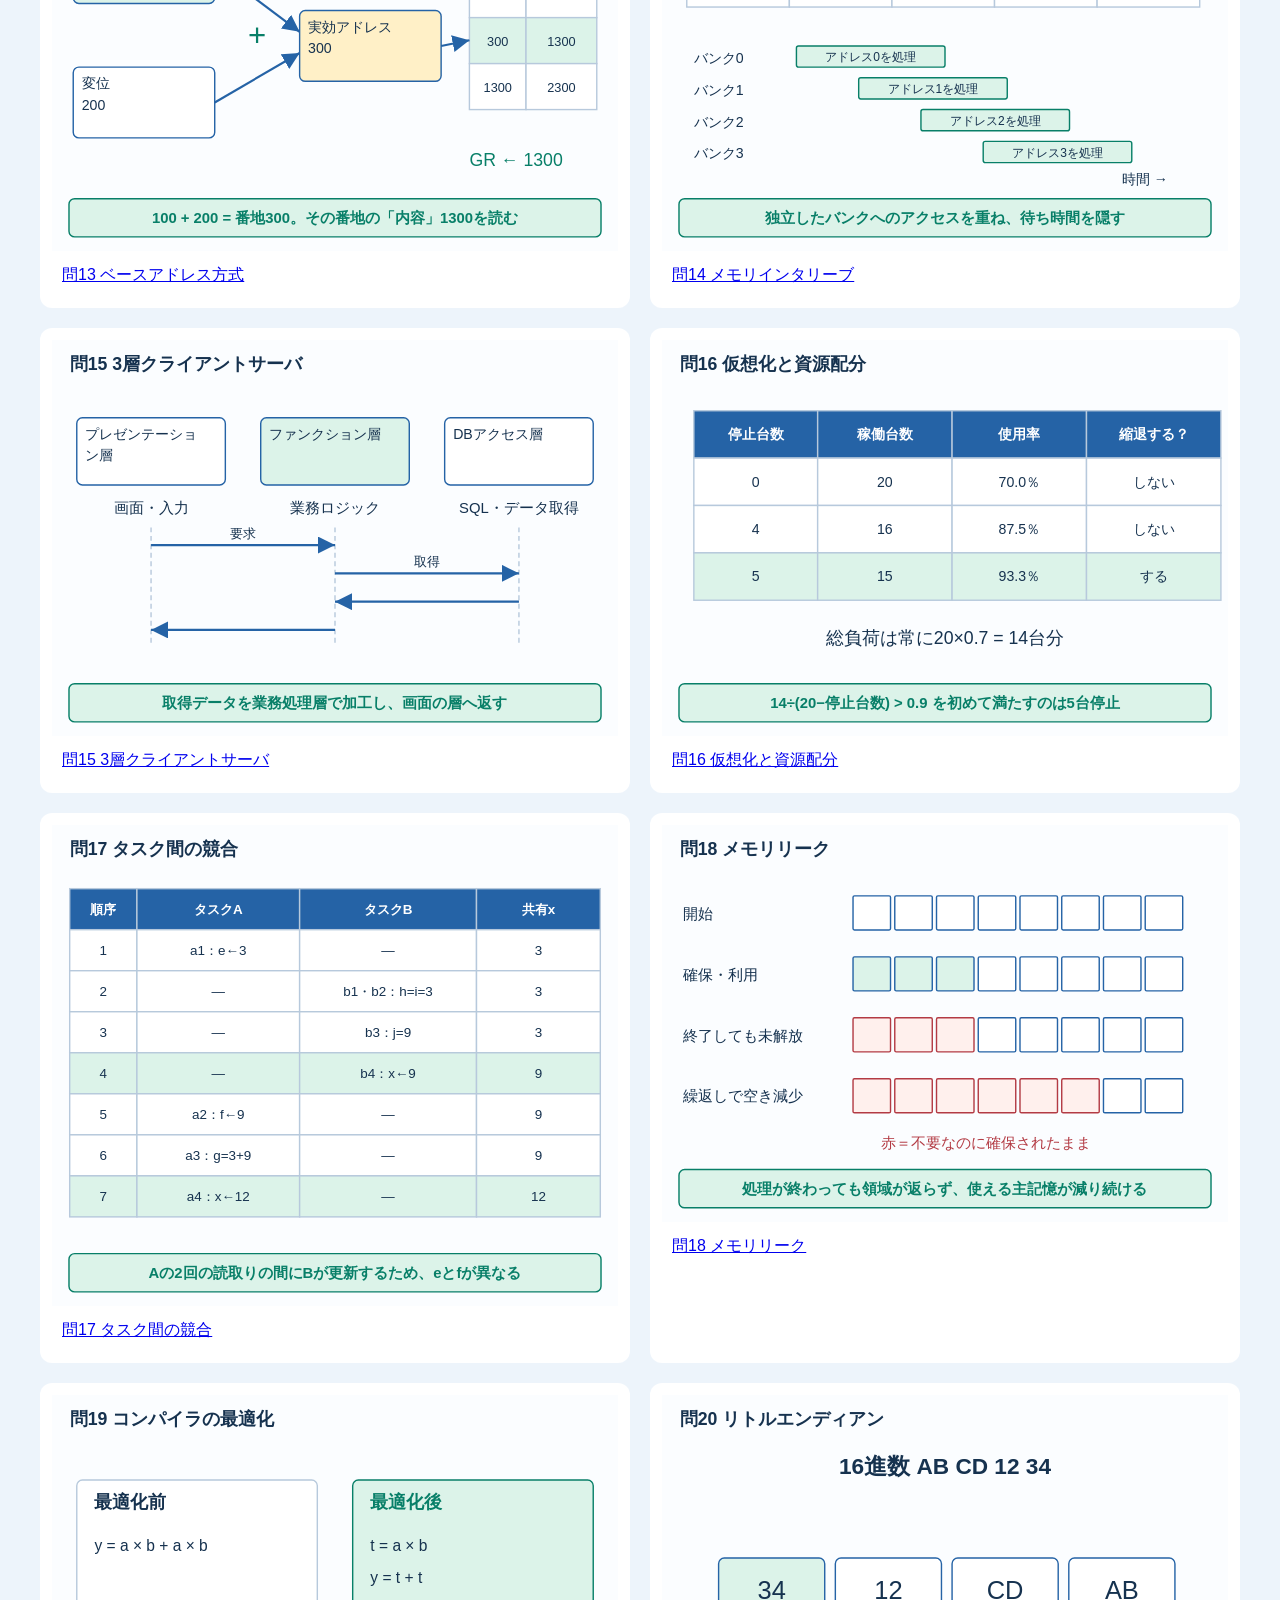
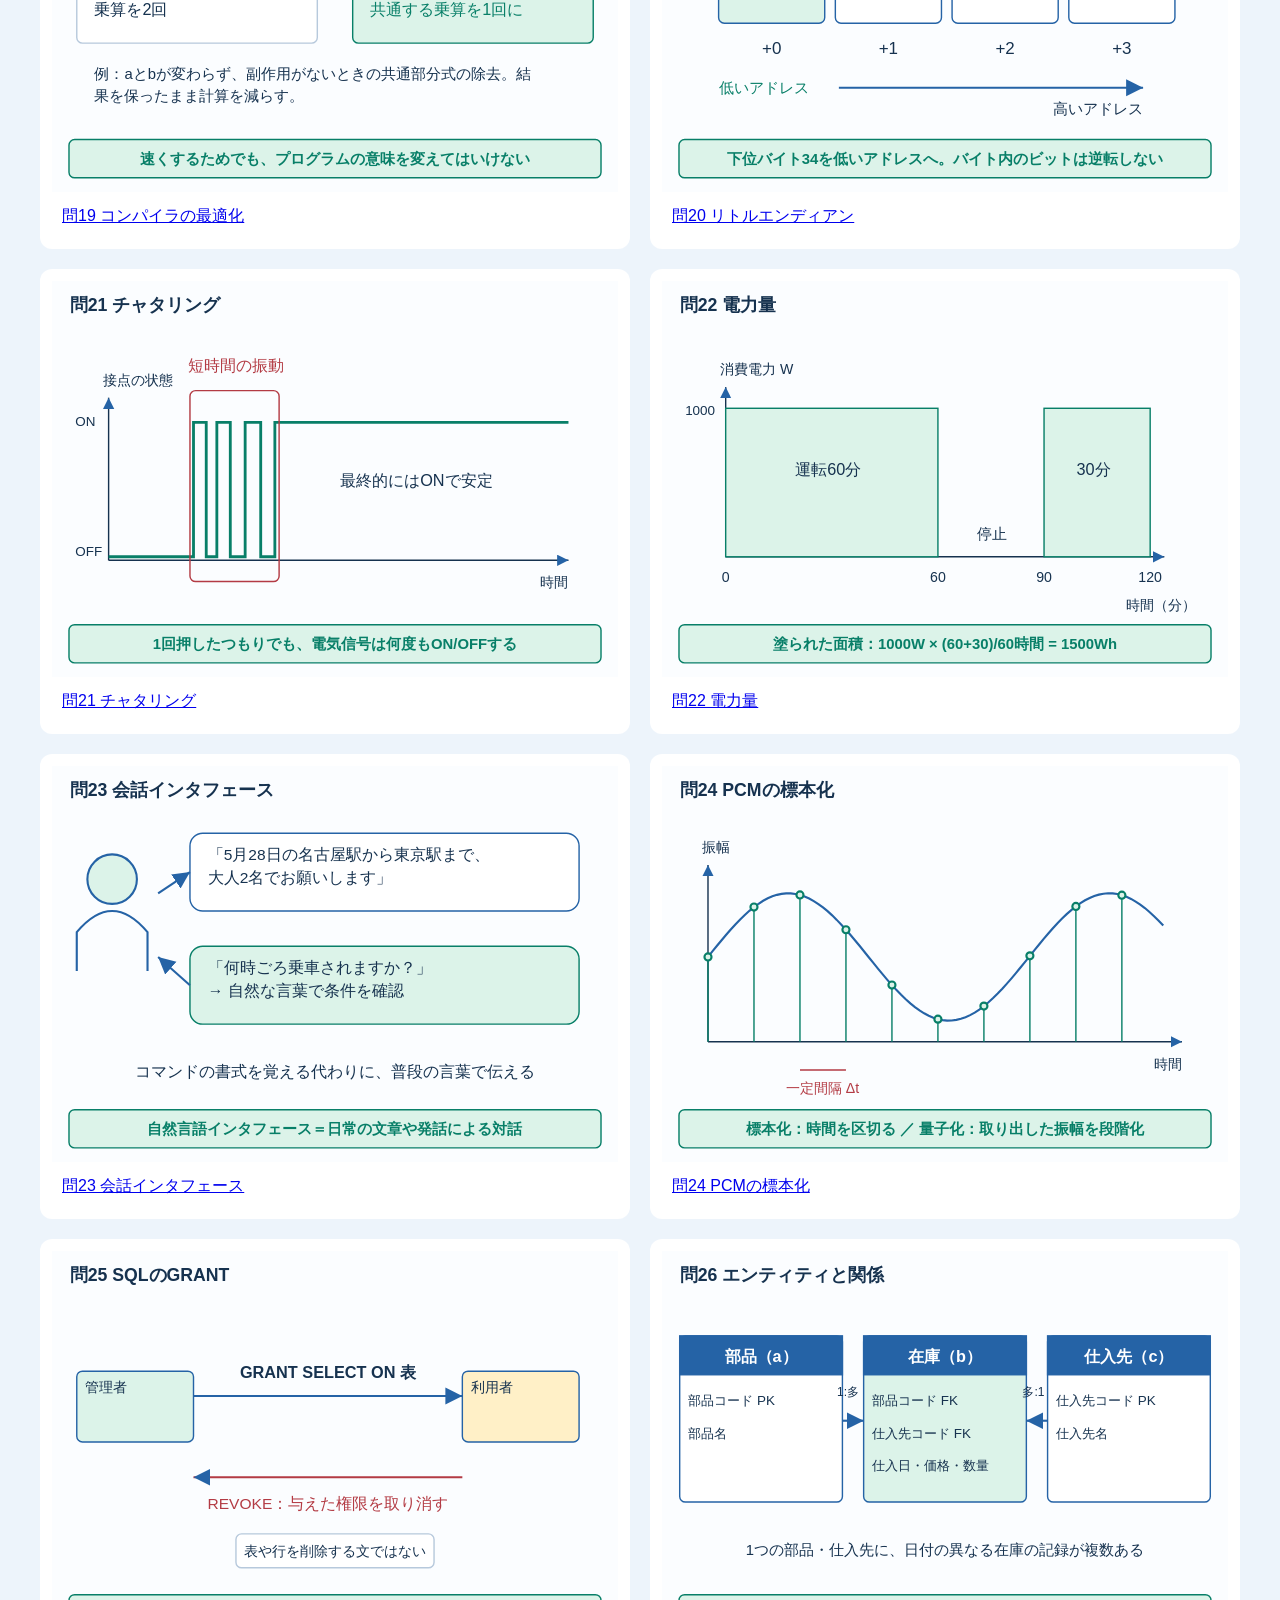
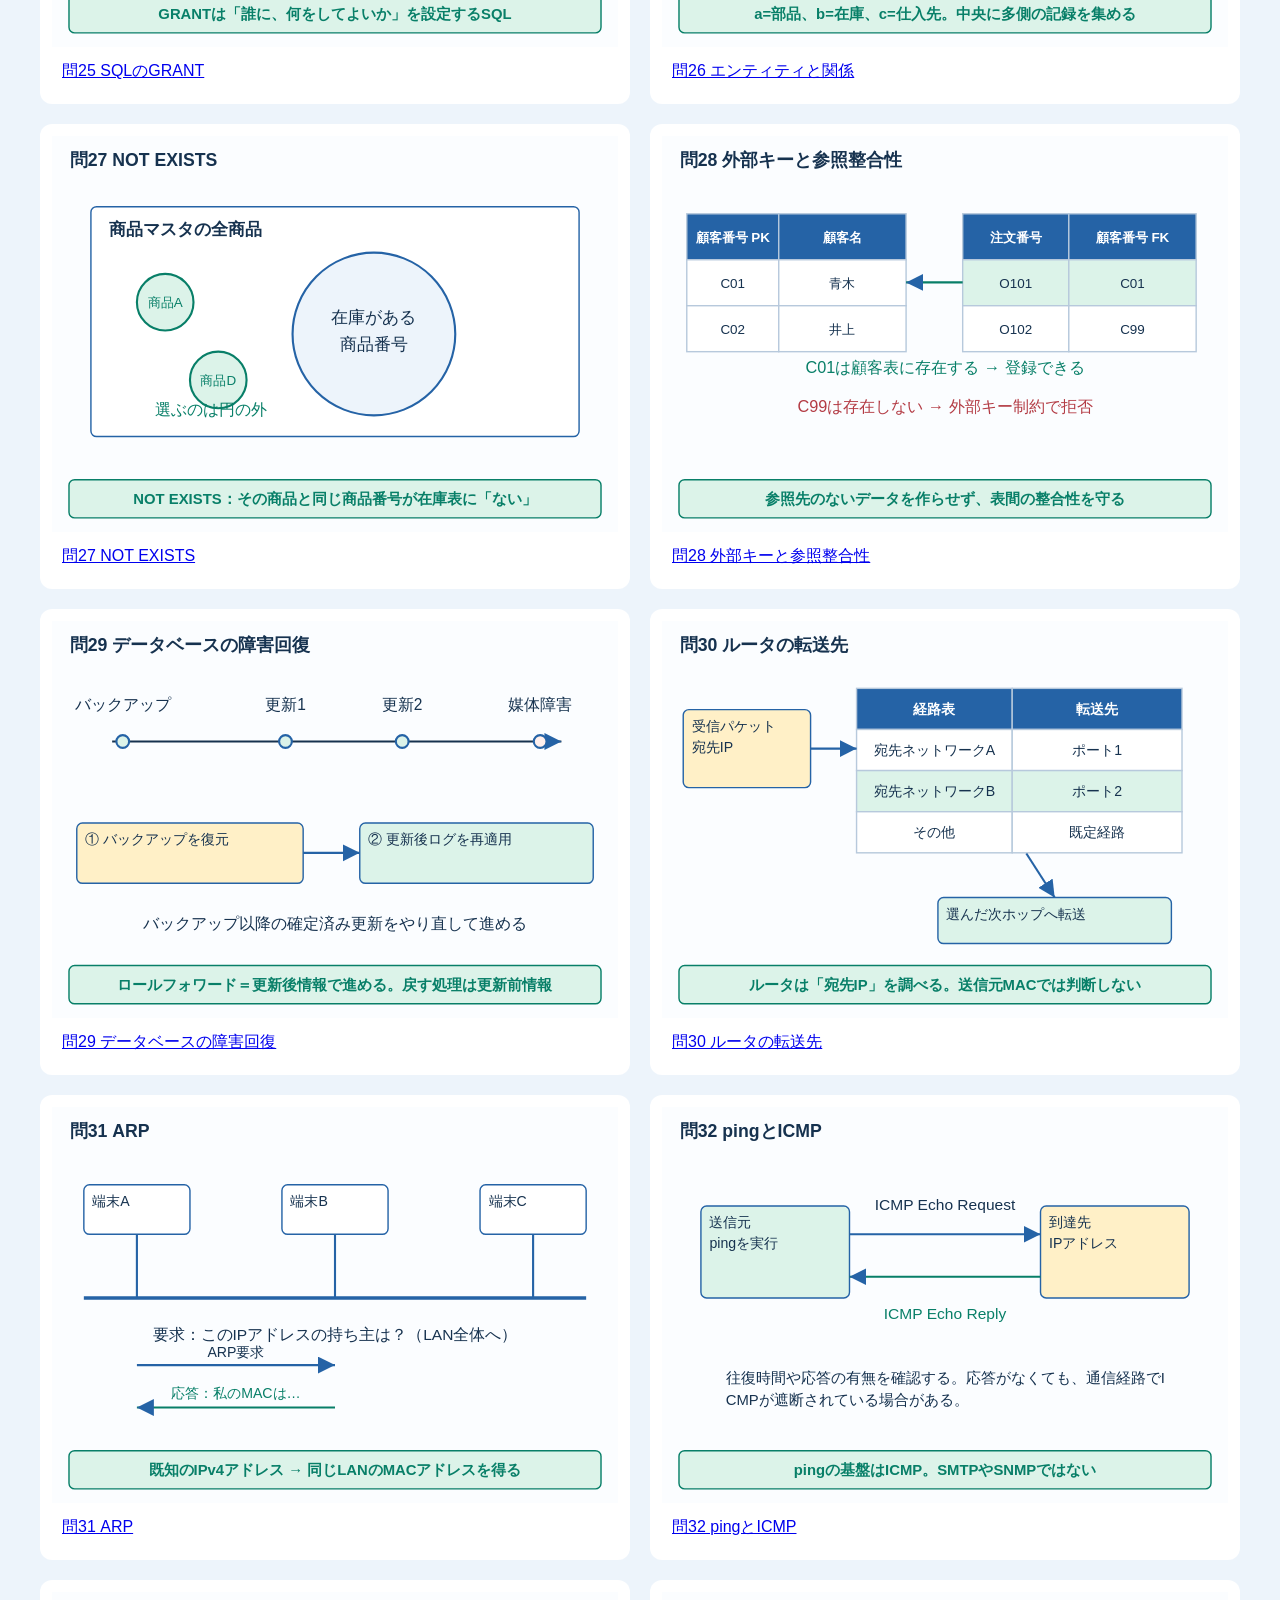
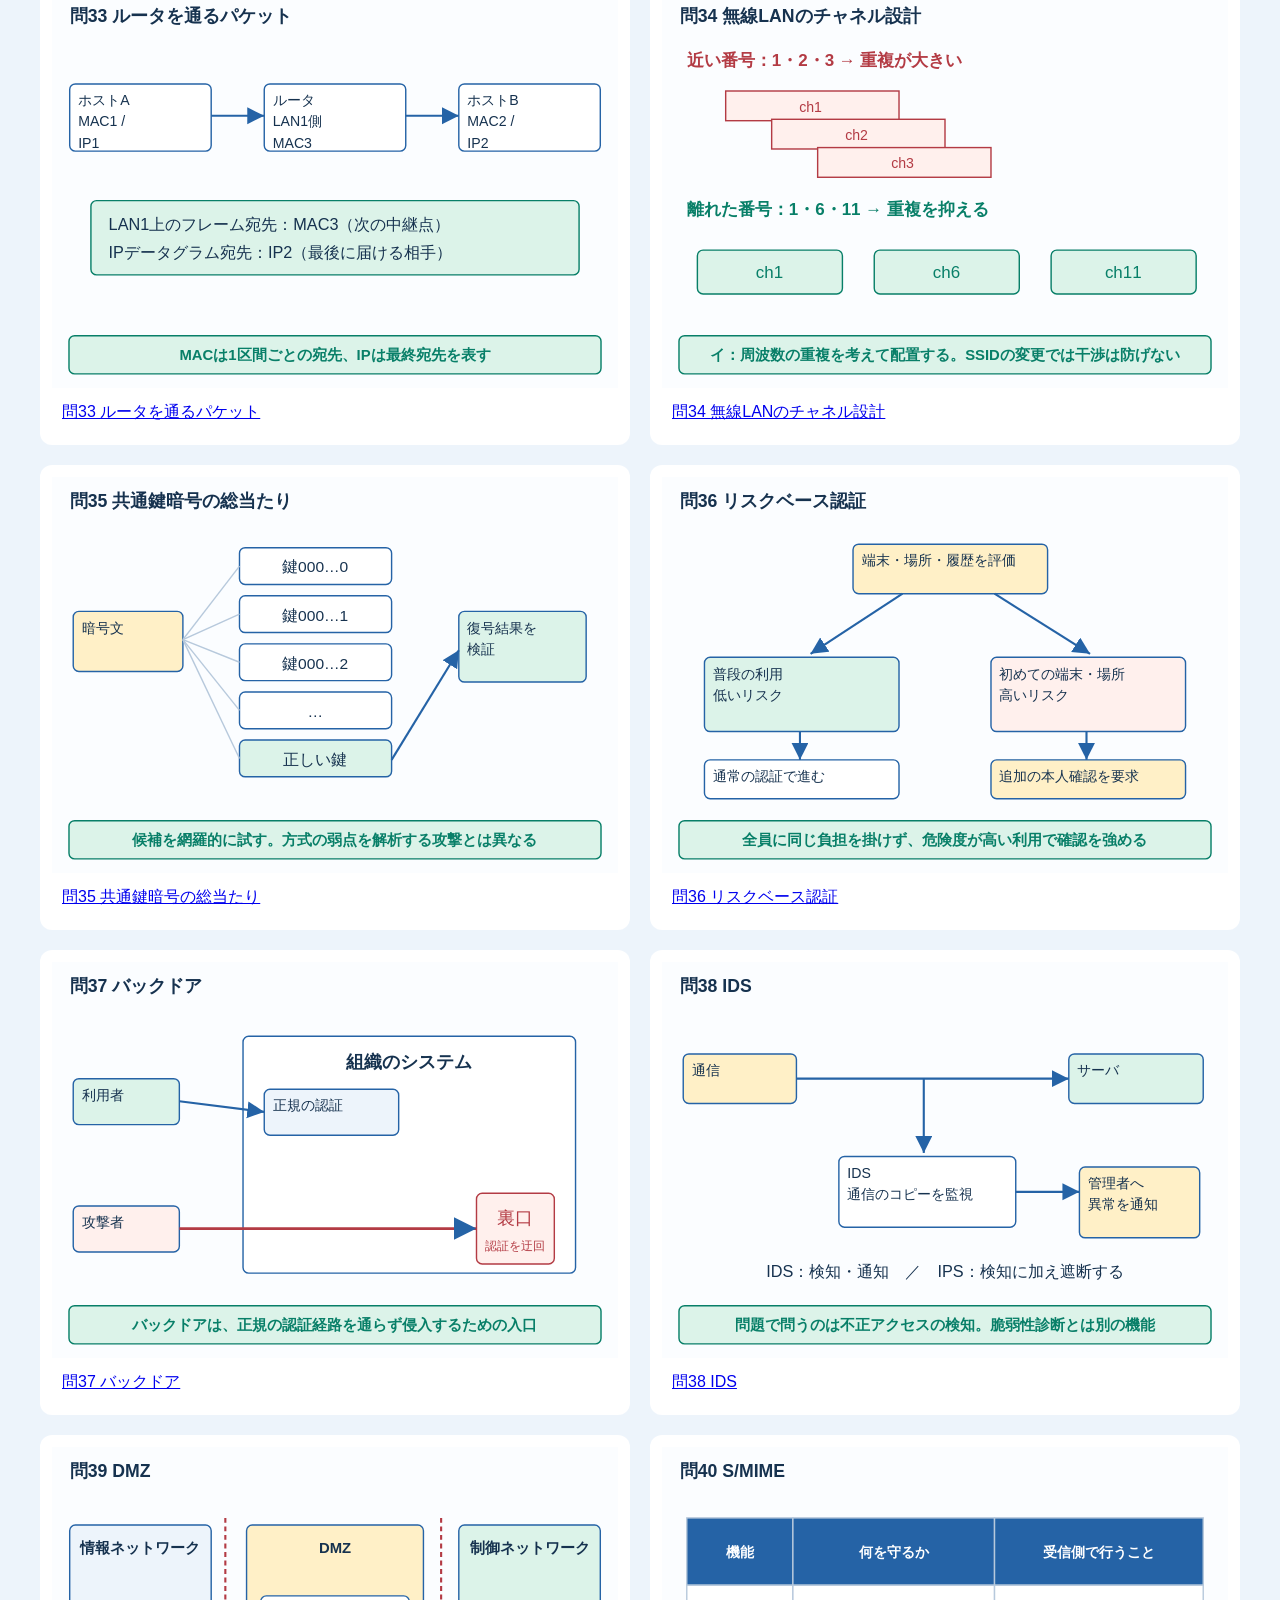
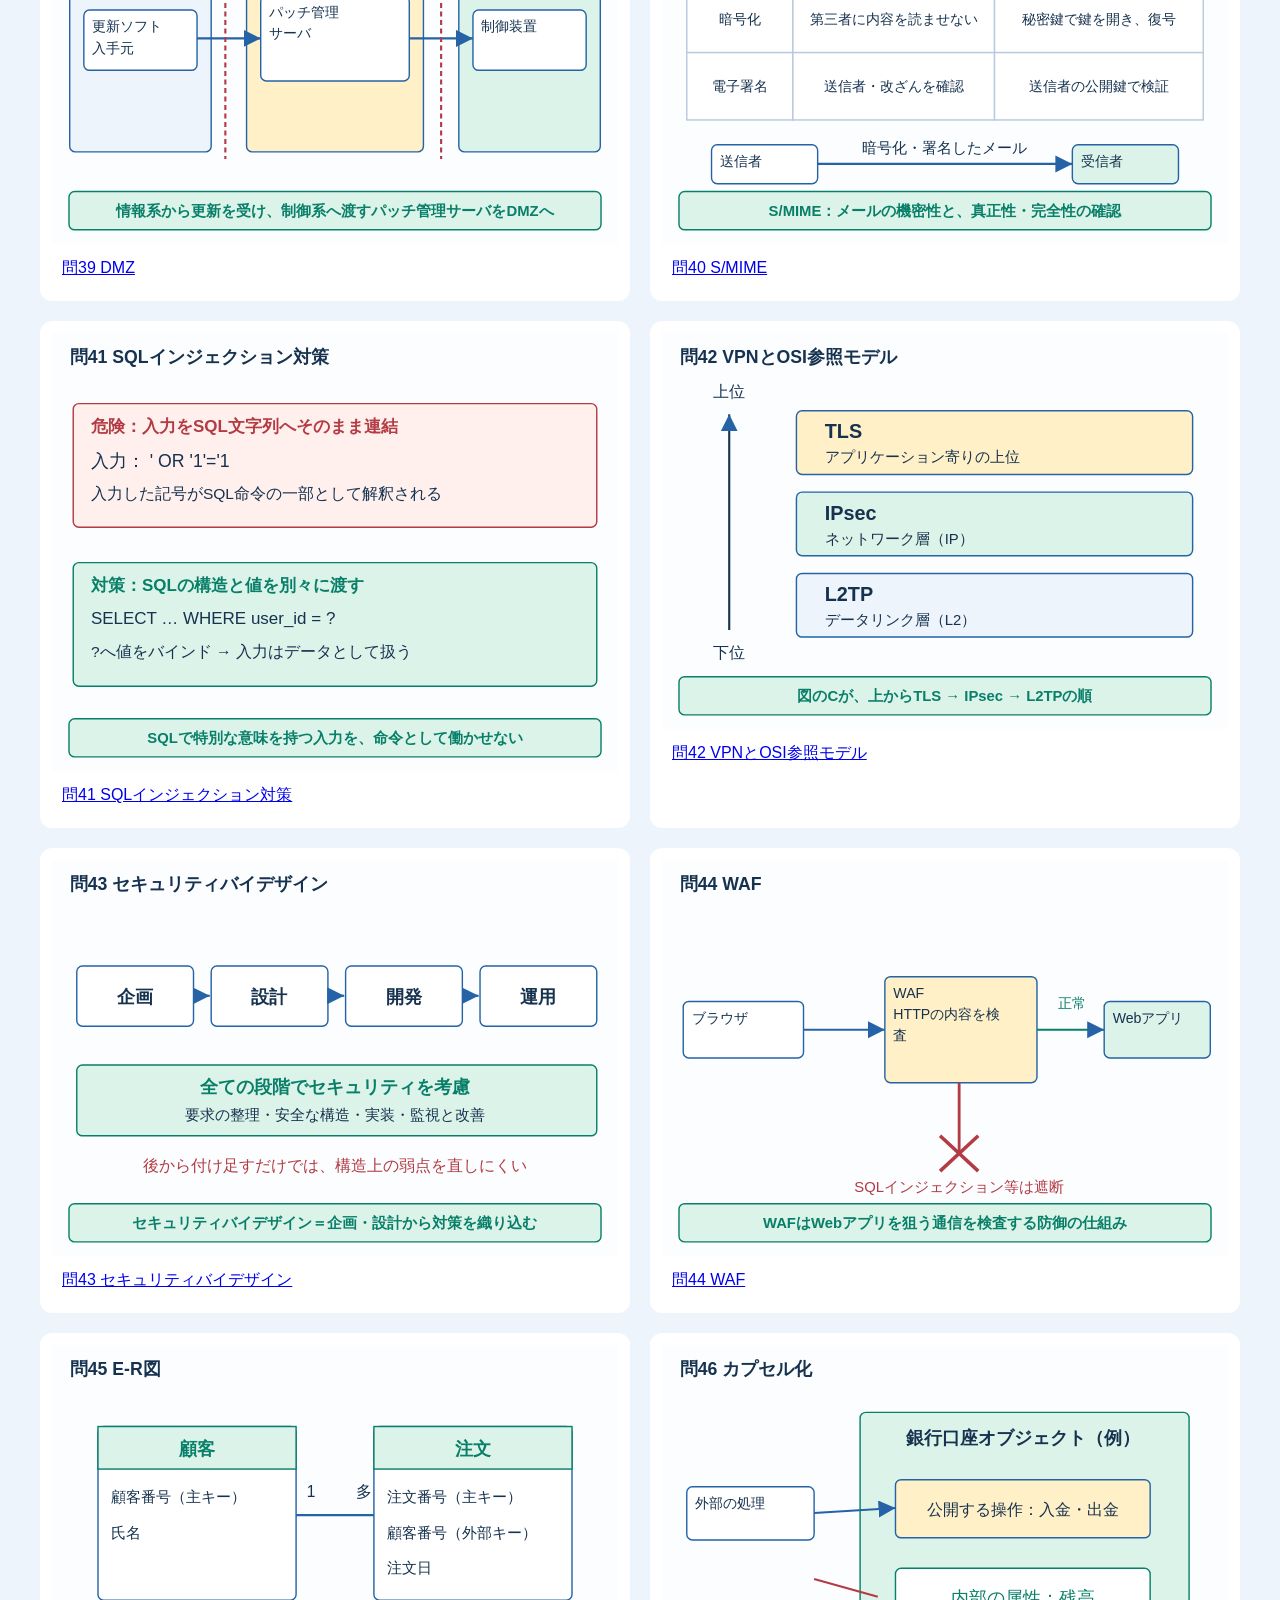
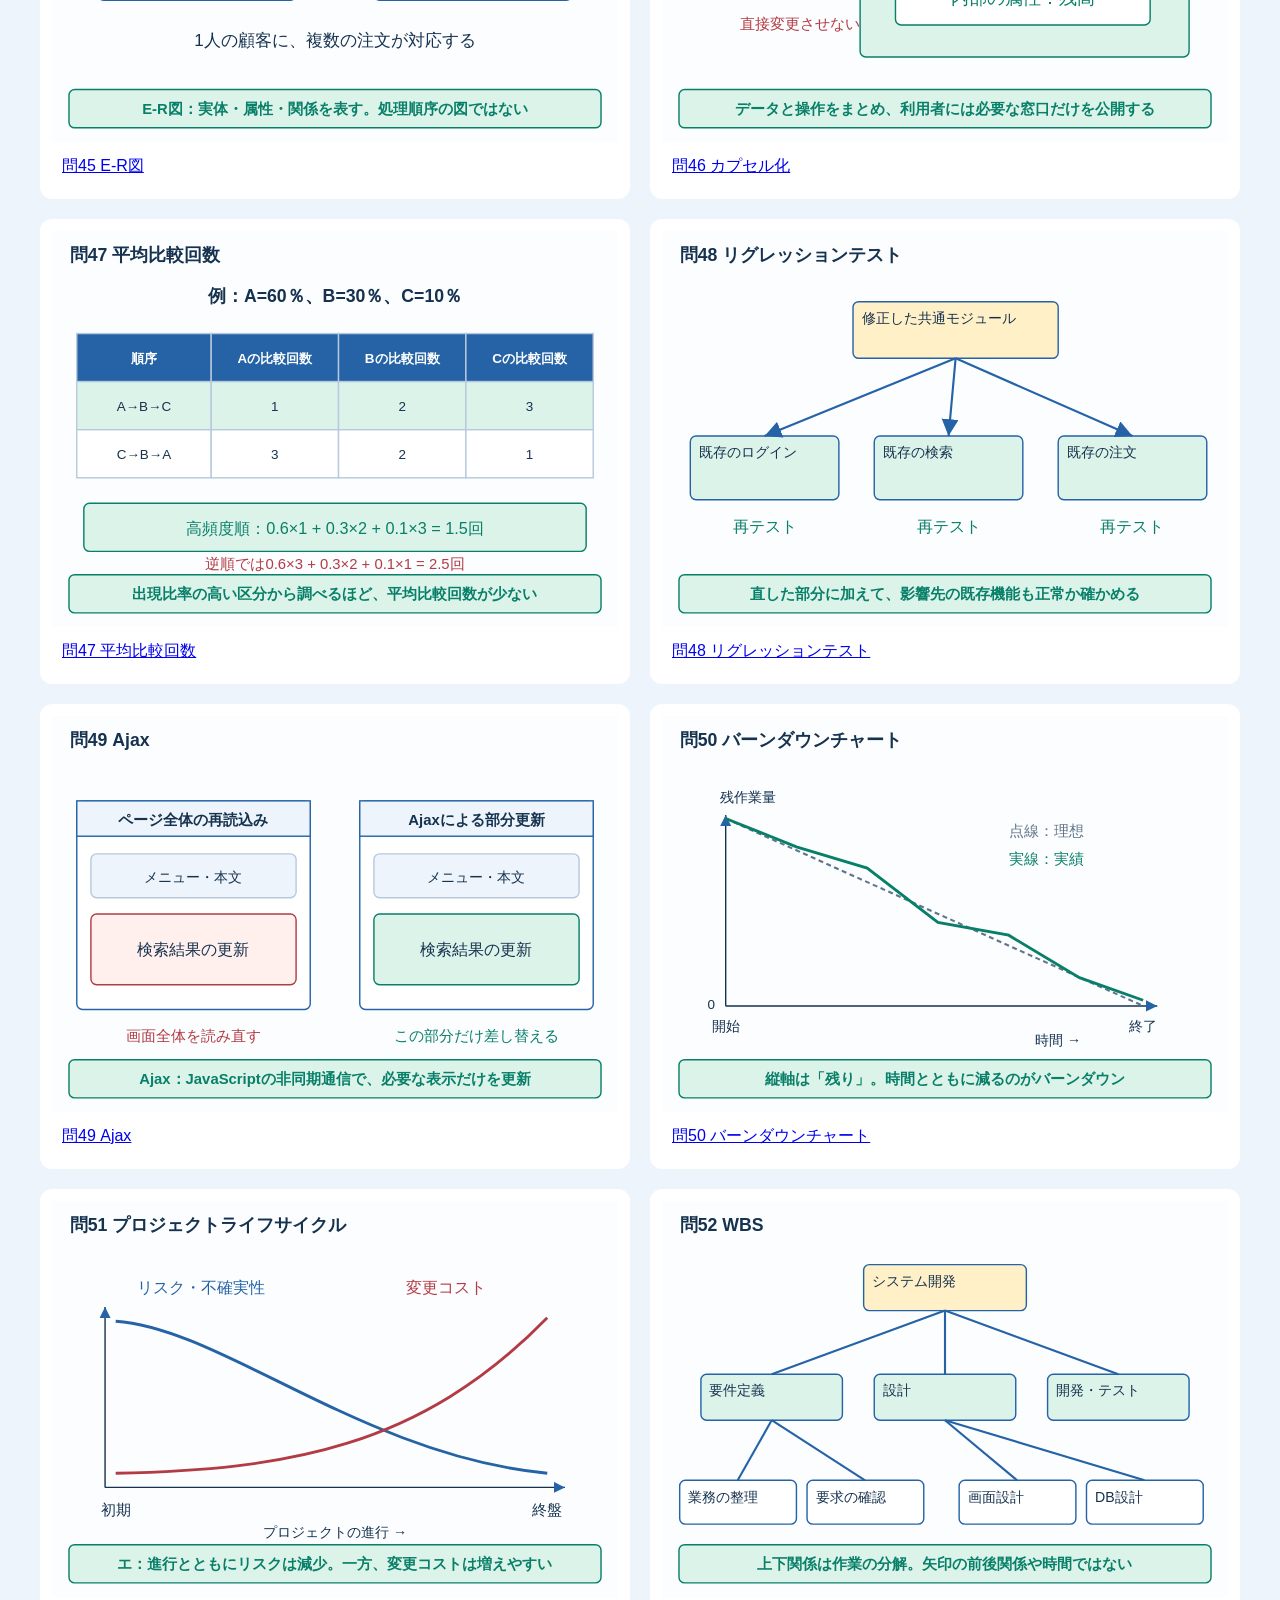
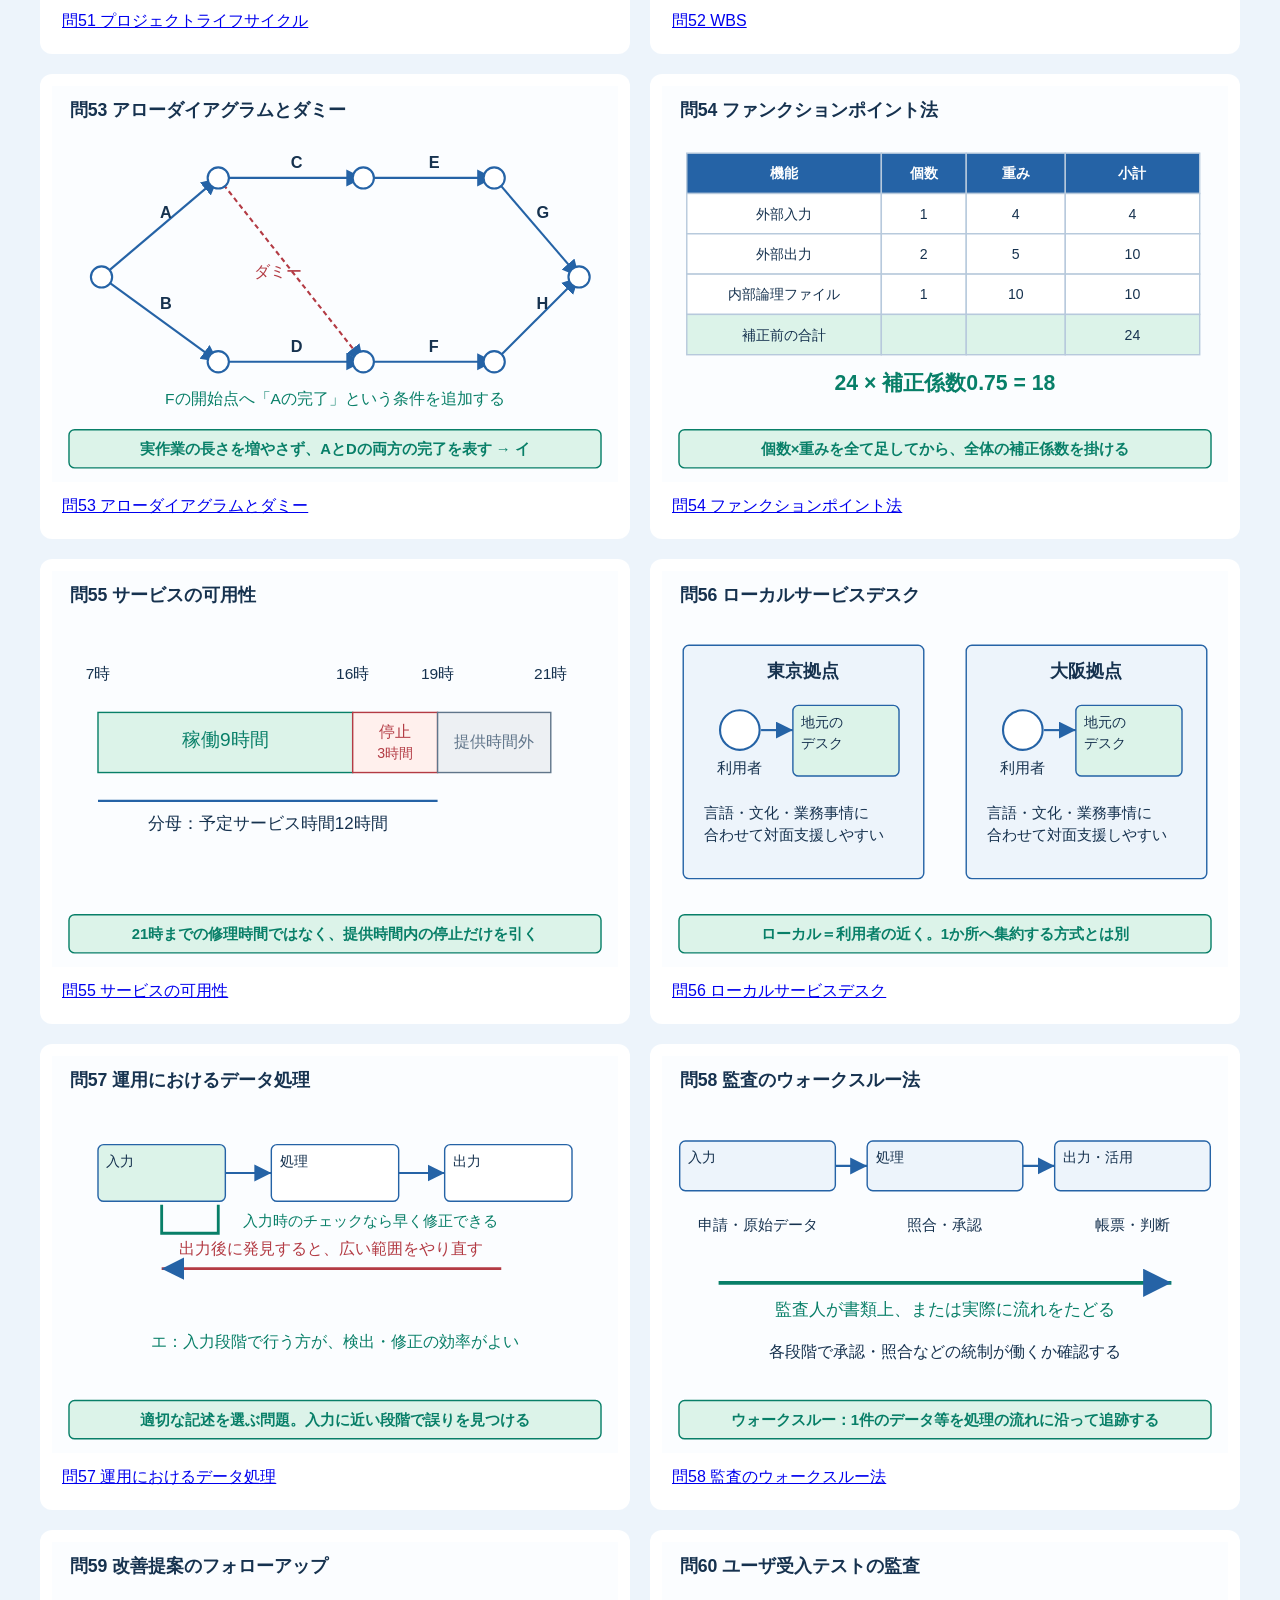
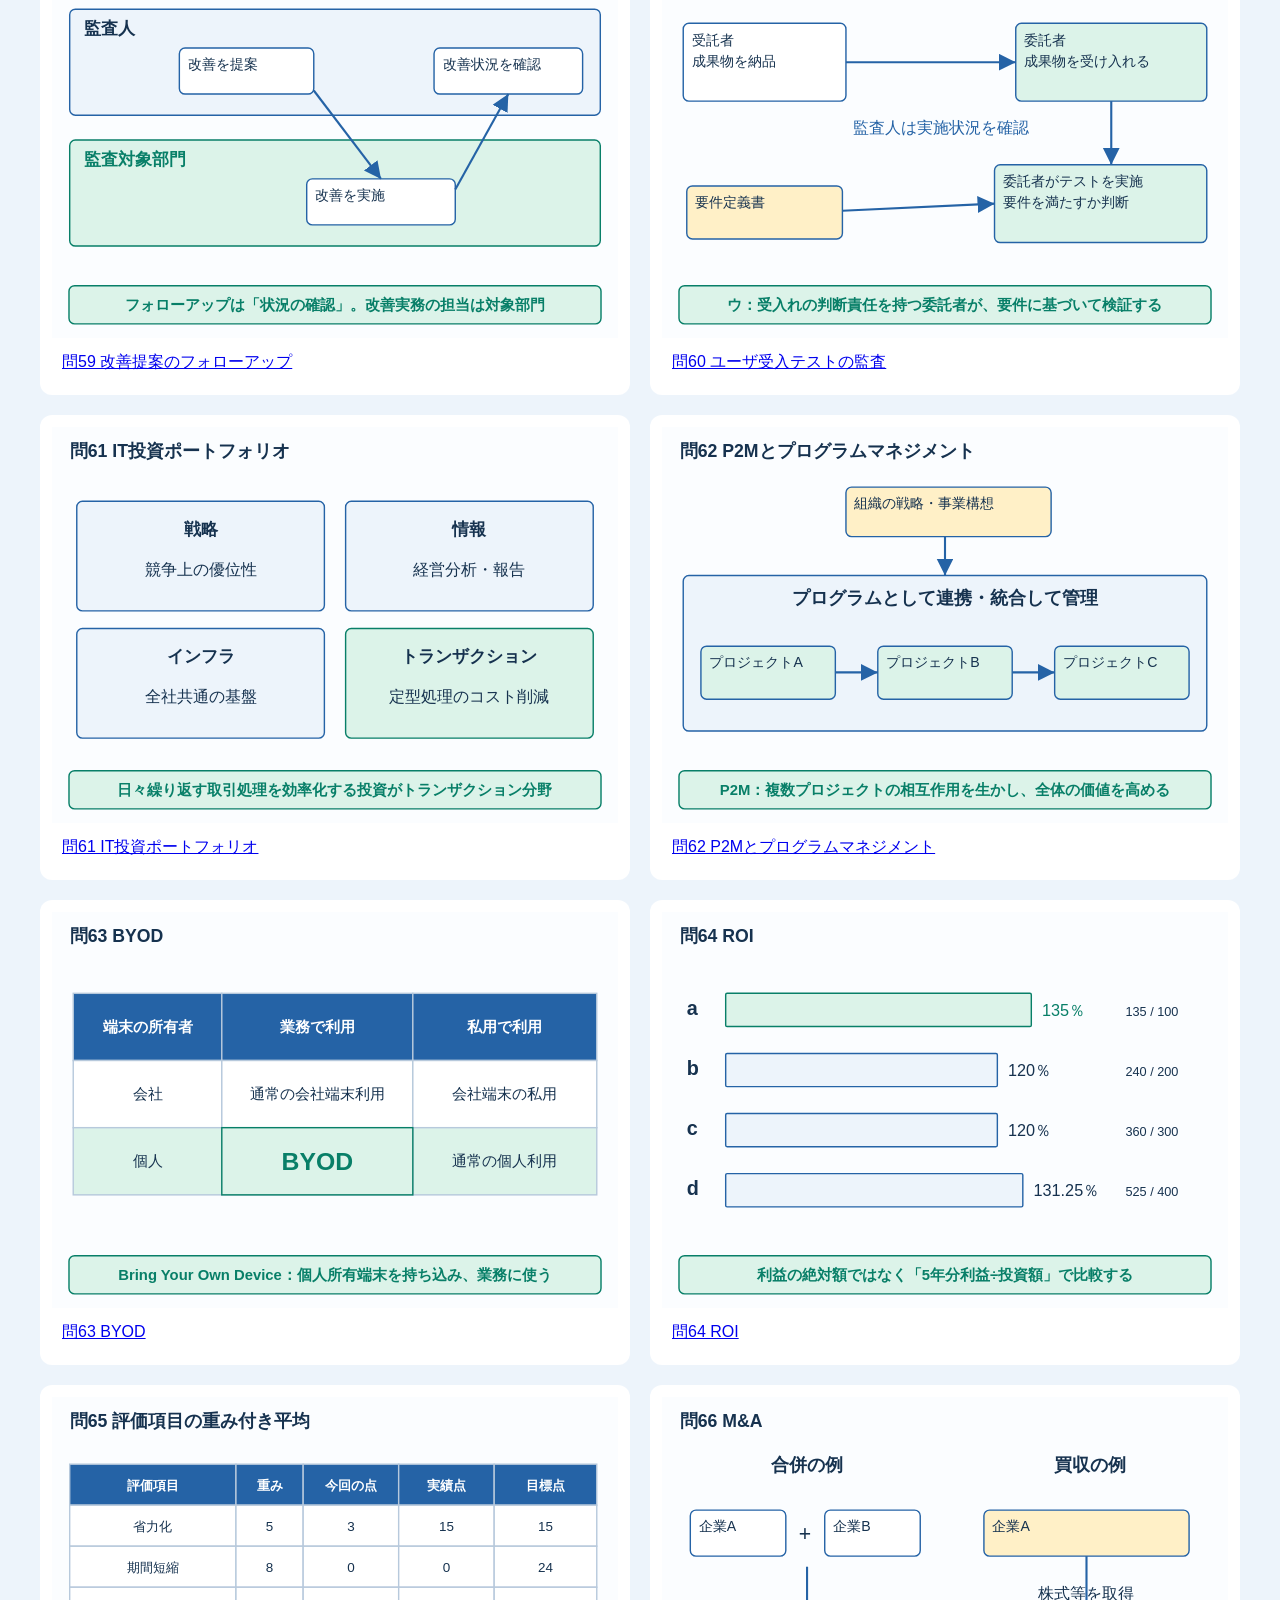
==== commit ed6ba359: "Add files via upload" ====
--- a/diagram-gallery.html
+++ b/diagram-gallery.html
@@ -1 +1 @@
-<!doctype html><html lang="ja"><meta charset="utf-8"><meta name="viewport" content="width=device-width,initial-scale=1"><title>設問別の図解80枚</title><style>body{font-family:Meiryo,sans-serif;background:#edf4fb;color:#16324f;max-width:1200px;margin:auto;padding:24px}main{display:grid;grid-template-columns:1fr 1fr;gap:20px}figure{margin:0;background:white;padding:12px;border-radius:12px}img{width:100%;height:auto}figcaption{padding:10px}@media(max-width:750px){main{grid-template-columns:1fr}}</style><a href="index.html">← 演習へ戻る</a><h1>設問に合わせた図解80枚</h1><main><figure><a href="assets/diagrams/q01.svg"><img loading="lazy" src="assets/diagrams/q01.svg" alt="問1 桁落ち"></a><figcaption><a href="index.html#q1">問1 桁落ち</a></figcaption></figure><figure><a href="assets/diagrams/q02.svg"><img loading="lazy" src="assets/diagrams/q02.svg" alt="問2 待ち時間と回線利用率"></a><figcaption><a href="index.html#q2">問2 待ち時間と回線利用率</a></figcaption></figure><figure><a href="assets/diagrams/q03.svg"><img loading="lazy" src="assets/diagrams/q03.svg" alt="問3 マルコフ過程"></a><figcaption><a href="index.html#q3">問3 マルコフ過程</a></figcaption></figure><figure><a href="assets/diagrams/q04.svg"><img loading="lazy" src="assets/diagrams/q04.svg" alt="問4 3乗に比例する計算時間"></a><figcaption><a href="index.html#q4">問4 3乗に比例する計算時間</a></figcaption></figure><figure><a href="assets/diagrams/q05.svg"><img loading="lazy" src="assets/diagrams/q05.svg" alt="問5 ディープラーニング"></a><figcaption><a href="index.html#q5">問5 ディープラーニング</a></figcaption></figure><figure><a href="assets/diagrams/q06.svg"><img loading="lazy" src="assets/diagrams/q06.svg" alt="問6 偶数パリティ"></a><figcaption><a href="index.html#q6">問6 偶数パリティ</a></figcaption></figure><figure><a href="assets/diagrams/q07.svg"><img loading="lazy" src="assets/diagrams/q07.svg" alt="問7 木と隣接行列"></a><figcaption><a href="index.html#q7">問7 木と隣接行列</a></figcaption></figure><figure><a href="assets/diagrams/q08.svg"><img loading="lazy" src="assets/diagrams/q08.svg" alt="問8 バブルソート"></a><figcaption><a href="index.html#q8">問8 バブルソート</a></figcaption></figure><figure><a href="assets/diagrams/q09.svg"><img loading="lazy" src="assets/diagrams/q09.svg" alt="問9 線形探索の流れ図"></a><figcaption><a href="index.html#q9">問9 線形探索の流れ図</a></figcaption></figure><figure><a href="assets/diagrams/q10.svg"><img loading="lazy" src="assets/diagrams/q10.svg" alt="問10 再帰関数"></a><figcaption><a href="index.html#q10">問10 再帰関数</a></figcaption></figure><figure><a href="assets/diagrams/q11.svg"><img loading="lazy" src="assets/diagrams/q11.svg" alt="問11 外部割込み"></a><figcaption><a href="index.html#q11">問11 外部割込み</a></figcaption></figure><figure><a href="assets/diagrams/q12.svg"><img loading="lazy" src="assets/diagrams/q12.svg" alt="問12 CPUの処理時間"></a><figcaption><a href="index.html#q12">問12 CPUの処理時間</a></figcaption></figure><figure><a href="assets/diagrams/q13.svg"><img loading="lazy" src="assets/diagrams/q13.svg" alt="問13 ベースアドレス方式"></a><figcaption><a href="index.html#q13">問13 ベースアドレス方式</a></figcaption></figure><figure><a href="assets/diagrams/q14.svg"><img loading="lazy" src="assets/diagrams/q14.svg" alt="問14 メモリインタリーブ"></a><figcaption><a href="index.html#q14">問14 メモリインタリーブ</a></figcaption></figure><figure><a href="assets/diagrams/q15.svg"><img loading="lazy" src="assets/diagrams/q15.svg" alt="問15 3層クライアントサーバ"></a><figcaption><a href="index.html#q15">問15 3層クライアントサーバ</a></figcaption></figure><figure><a href="assets/diagrams/q16.svg"><img loading="lazy" src="assets/diagrams/q16.svg" alt="問16 仮想化と資源配分"></a><figcaption><a href="index.html#q16">問16 仮想化と資源配分</a></figcaption></figure><figure><a href="assets/diagrams/q17.svg"><img loading="lazy" src="assets/diagrams/q17.svg" alt="問17 タスク間の競合"></a><figcaption><a href="index.html#q17">問17 タスク間の競合</a></figcaption></figure><figure><a href="assets/diagrams/q18.svg"><img loading="lazy" src="assets/diagrams/q18.svg" alt="問18 メモリリーク"></a><figcaption><a href="index.html#q18">問18 メモリリーク</a></figcaption></figure><figure><a href="assets/diagrams/q19.svg"><img loading="lazy" src="assets/diagrams/q19.svg" alt="問19 コンパイラの最適化"></a><figcaption><a href="index.html#q19">問19 コンパイラの最適化</a></figcaption></figure><figure><a href="assets/diagrams/q20.svg"><img loading="lazy" src="assets/diagrams/q20.svg" alt="問20 リトルエンディアン"></a><figcaption><a href="index.html#q20">問20 リトルエンディアン</a></figcaption></figure><figure><a href="assets/diagrams/q21.svg"><img loading="lazy" src="assets/diagrams/q21.svg" alt="問21 チャタリング"></a><figcaption><a href="index.html#q21">問21 チャタリング</a></figcaption></figure><figure><a href="assets/diagrams/q22.svg"><img loading="lazy" src="assets/diagrams/q22.svg" alt="問22 電力量"></a><figcaption><a href="index.html#q22">問22 電力量</a></figcaption></figure><figure><a href="assets/diagrams/q23.svg"><img loading="lazy" src="assets/diagrams/q23.svg" alt="問23 会話インタフェース"></a><figcaption><a href="index.html#q23">問23 会話インタフェース</a></figcaption></figure><figure><a href="assets/diagrams/q24.svg"><img loading="lazy" src="assets/diagrams/q24.svg" alt="問24 PCMの標本化"></a><figcaption><a href="index.html#q24">問24 PCMの標本化</a></figcaption></figure><figure><a href="assets/diagrams/q25.svg"><img loading="lazy" src="assets/diagrams/q25.svg" alt="問25 SQLのGRANT"></a><figcaption><a href="index.html#q25">問25 SQLのGRANT</a></figcaption></figure><figure><a href="assets/diagrams/q26.svg"><img loading="lazy" src="assets/diagrams/q26.svg" alt="問26 エンティティと関係"></a><figcaption><a href="index.html#q26">問26 エンティティと関係</a></figcaption></figure><figure><a href="assets/diagrams/q27.svg"><img loading="lazy" src="assets/diagrams/q27.svg" alt="問27 NOT EXISTS"></a><figcaption><a href="index.html#q27">問27 NOT EXISTS</a></figcaption></figure><figure><a href="assets/diagrams/q28.svg"><img loading="lazy" src="assets/diagrams/q28.svg" alt="問28 外部キーと参照整合性"></a><figcaption><a href="index.html#q28">問28 外部キーと参照整合性</a></figcaption></figure><figure><a href="assets/diagrams/q29.svg"><img loading="lazy" src="assets/diagrams/q29.svg" alt="問29 データベースの障害回復"></a><figcaption><a href="index.html#q29">問29 データベースの障害回復</a></figcaption></figure><figure><a href="assets/diagrams/q30.svg"><img loading="lazy" src="assets/diagrams/q30.svg" alt="問30 ルータの転送先"></a><figcaption><a href="index.html#q30">問30 ルータの転送先</a></figcaption></figure><figure><a href="assets/diagrams/q31.svg"><img loading="lazy" src="assets/diagrams/q31.svg" alt="問31 ARP"></a><figcaption><a href="index.html#q31">問31 ARP</a></figcaption></figure><figure><a href="assets/diagrams/q32.svg"><img loading="lazy" src="assets/diagrams/q32.svg" alt="問32 pingとICMP"></a><figcaption><a href="index.html#q32">問32 pingとICMP</a></figcaption></figure><figure><a href="assets/diagrams/q33.svg"><img loading="lazy" src="assets/diagrams/q33.svg" alt="問33 ルータを通るパケット"></a><figcaption><a href="index.html#q33">問33 ルータを通るパケット</a></figcaption></figure><figure><a href="assets/diagrams/q34.svg"><img loading="lazy" src="assets/diagrams/q34.svg" alt="問34 無線LANのチャネル設計"></a><figcaption><a href="index.html#q34">問34 無線LANのチャネル設計</a></figcaption></figure><figure><a href="assets/diagrams/q35.svg"><img loading="lazy" src="assets/diagrams/q35.svg" alt="問35 共通鍵暗号の総当たり"></a><figcaption><a href="index.html#q35">問35 共通鍵暗号の総当たり</a></figcaption></figure><figure><a href="assets/diagrams/q36.svg"><img loading="lazy" src="assets/diagrams/q36.svg" alt="問36 リスクベース認証"></a><figcaption><a href="index.html#q36">問36 リスクベース認証</a></figcaption></figure><figure><a href="assets/diagrams/q37.svg"><img loading="lazy" src="assets/diagrams/q37.svg" alt="問37 バックドア"></a><figcaption><a href="index.html#q37">問37 バックドア</a></figcaption></figure><figure><a href="assets/diagrams/q38.svg"><img loading="lazy" src="assets/diagrams/q38.svg" alt="問38 IDS"></a><figcaption><a href="index.html#q38">問38 IDS</a></figcaption></figure><figure><a href="assets/diagrams/q39.svg"><img loading="lazy" src="assets/diagrams/q39.svg" alt="問39 DMZ"></a><figcaption><a href="index.html#q39">問39 DMZ</a></figcaption></figure><figure><a href="assets/diagrams/q40.svg"><img loading="lazy" src="assets/diagrams/q40.svg" alt="問40 S/MIME"></a><figcaption><a href="index.html#q40">問40 S/MIME</a></figcaption></figure><figure><a href="assets/diagrams/q41.svg"><img loading="lazy" src="assets/diagrams/q41.svg" alt="問41 SQLインジェクション対策"></a><figcaption><a href="index.html#q41">問41 SQLインジェクション対策</a></figcaption></figure><figure><a href="assets/diagrams/q42.svg"><img loading="lazy" src="assets/diagrams/q42.svg" alt="問42 VPNとOSI参照モデル"></a><figcaption><a href="index.html#q42">問42 VPNとOSI参照モデル</a></figcaption></figure><figure><a href="assets/diagrams/q43.svg"><img loading="lazy" src="assets/diagrams/q43.svg" alt="問43 セキュリティバイデザイン"></a><figcaption><a href="index.html#q43">問43 セキュリティバイデザイン</a></figcaption></figure><figure><a href="assets/diagrams/q44.svg"><img loading="lazy" src="assets/diagrams/q44.svg" alt="問44 WAF"></a><figcaption><a href="index.html#q44">問44 WAF</a></figcaption></figure><figure><a href="assets/diagrams/q45.svg"><img loading="lazy" src="assets/diagrams/q45.svg" alt="問45 E-R図"></a><figcaption><a href="index.html#q45">問45 E-R図</a></figcaption></figure><figure><a href="assets/diagrams/q46.svg"><img loading="lazy" src="assets/diagrams/q46.svg" alt="問46 カプセル化"></a><figcaption><a href="index.html#q46">問46 カプセル化</a></figcaption></figure><figure><a href="assets/diagrams/q47.svg"><img loading="lazy" src="assets/diagrams/q47.svg" alt="問47 平均比較回数"></a><figcaption><a href="index.html#q47">問47 平均比較回数</a></figcaption></figure><figure><a href="assets/diagrams/q48.svg"><img loading="lazy" src="assets/diagrams/q48.svg" alt="問48 リグレッションテスト"></a><figcaption><a href="index.html#q48">問48 リグレッションテスト</a></figcaption></figure><figure><a href="assets/diagrams/q49.svg"><img loading="lazy" src="assets/diagrams/q49.svg" alt="問49 Ajax"></a><figcaption><a href="index.html#q49">問49 Ajax</a></figcaption></figure><figure><a href="assets/diagrams/q50.svg"><img loading="lazy" src="assets/diagrams/q50.svg" alt="問50 バーンダウンチャート"></a><figcaption><a href="index.html#q50">問50 バーンダウンチャート</a></figcaption></figure><figure><a href="assets/diagrams/q51.svg"><img loading="lazy" src="assets/diagrams/q51.svg" alt="問51 プロジェクトライフサイクル"></a><figcaption><a href="index.html#q51">問51 プロジェクトライフサイクル</a></figcaption></figure><figure><a href="assets/diagrams/q52.svg"><img loading="lazy" src="assets/diagrams/q52.svg" alt="問52 WBS"></a><figcaption><a href="index.html#q52">問52 WBS</a></figcaption></figure><figure><a href="assets/diagrams/q53.svg"><img loading="lazy" src="assets/diagrams/q53.svg" alt="問53 アローダイアグラムとダミー"></a><figcaption><a href="index.html#q53">問53 アローダイアグラムとダミー</a></figcaption></figure><figure><a href="assets/diagrams/q54.svg"><img loading="lazy" src="assets/diagrams/q54.svg" alt="問54 ファンクションポイント法"></a><figcaption><a href="index.html#q54">問54 ファンクションポイント法</a></figcaption></figure><figure><a href="assets/diagrams/q55.svg"><img loading="lazy" src="assets/diagrams/q55.svg" alt="問55 サービスの可用性"></a><figcaption><a href="index.html#q55">問55 サービスの可用性</a></figcaption></figure><figure><a href="assets/diagrams/q56.svg"><img loading="lazy" src="assets/diagrams/q56.svg" alt="問56 ローカルサービスデスク"></a><figcaption><a href="index.html#q56">問56 ローカルサービスデスク</a></figcaption></figure><figure><a href="assets/diagrams/q57.svg"><img loading="lazy" src="assets/diagrams/q57.svg" alt="問57 運用におけるデータ処理"></a><figcaption><a href="index.html#q57">問57 運用におけるデータ処理</a></figcaption></figure><figure><a href="assets/diagrams/q58.svg"><img loading="lazy" src="assets/diagrams/q58.svg" alt="問58 監査のウォークスルー法"></a><figcaption><a href="index.html#q58">問58 監査のウォークスルー法</a></figcaption></figure><figure><a href="assets/diagrams/q59.svg"><img loading="lazy" src="assets/diagrams/q59.svg" alt="問59 改善提案のフォローアップ"></a><figcaption><a href="index.html#q59">問59 改善提案のフォローアップ</a></figcaption></figure><figure><a href="assets/diagrams/q60.svg"><img loading="lazy" src="assets/diagrams/q60.svg" alt="問60 ユーザ受入テストの監査"></a><figcaption><a href="index.html#q60">問60 ユーザ受入テストの監査</a></figcaption></figure><figure><a href="assets/diagrams/q61.svg"><img loading="lazy" src="assets/diagrams/q61.svg" alt="問61 IT投資ポートフォリオ"></a><figcaption><a href="index.html#q61">問61 IT投資ポートフォリオ</a></figcaption></figure><figure><a href="assets/diagrams/q62.svg"><img loading="lazy" src="assets/diagrams/q62.svg" alt="問62 P2Mとプログラムマネジメント"></a><figcaption><a href="index.html#q62">問62 P2Mとプログラムマネジメント</a></figcaption></figure><figure><a href="assets/diagrams/q63.svg"><img loading="lazy" src="assets/diagrams/q63.svg" alt="問63 BYOD"></a><figcaption><a href="index.html#q63">問63 BYOD</a></figcaption></figure><figure><a href="assets/diagrams/q64.svg"><img loading="lazy" src="assets/diagrams/q64.svg" alt="問64 ROI"></a><figcaption><a href="index.html#q64">問64 ROI</a></figcaption></figure><figure><a href="assets/diagrams/q65.svg"><img loading="lazy" src="assets/diagrams/q65.svg" alt="問65 評価項目の重み付き平均"></a><figcaption><a href="index.html#q65">問65 評価項目の重み付き平均</a></figcaption></figure><figure><a href="assets/diagrams/q66.svg"><img loading="lazy" src="assets/diagrams/q66.svg" alt="問66 M&amp;A"></a><figcaption><a href="index.html#q66">問66 M&amp;A</a></figcaption></figure><figure><a href="assets/diagrams/q67.svg"><img loading="lazy" src="assets/diagrams/q67.svg" alt="問67 リーンスタートアップ"></a><figcaption><a href="index.html#q67">問67 リーンスタートアップ</a></figcaption></figure><figure><a href="assets/diagrams/q68.svg"><img loading="lazy" src="assets/diagrams/q68.svg" alt="問68 ERP"></a><figcaption><a href="index.html#q68">問68 ERP</a></figcaption></figure><figure><a href="assets/diagrams/q69.svg"><img loading="lazy" src="assets/diagrams/q69.svg" alt="問69 TLO"></a><figcaption><a href="index.html#q69">問69 TLO</a></figcaption></figure><figure><a href="assets/diagrams/q70.svg"><img loading="lazy" src="assets/diagrams/q70.svg" alt="問70 デジタルツイン"></a><figcaption><a href="index.html#q70">問70 デジタルツイン</a></figcaption></figure><figure><a href="assets/diagrams/q71.svg"><img loading="lazy" src="assets/diagrams/q71.svg" alt="問71 セル生産方式"></a><figcaption><a href="index.html#q71">問71 セル生産方式</a></figcaption></figure><figure><a href="assets/diagrams/q72.svg"><img loading="lazy" src="assets/diagrams/q72.svg" alt="問72 RFID"></a><figcaption><a href="index.html#q72">問72 RFID</a></figcaption></figure><figure><a href="assets/diagrams/q73.svg"><img loading="lazy" src="assets/diagrams/q73.svg" alt="問73 SEO"></a><figcaption><a href="index.html#q73">問73 SEO</a></figcaption></figure><figure><a href="assets/diagrams/q74.svg"><img loading="lazy" src="assets/diagrams/q74.svg" alt="問74 生産ロボットの機械学習"></a><figcaption><a href="index.html#q74">問74 生産ロボットの機械学習</a></figcaption></figure><figure><a href="assets/diagrams/q75.svg"><img loading="lazy" src="assets/diagrams/q75.svg" alt="問75 コーポレートガバナンス"></a><figcaption><a href="index.html#q75">問75 コーポレートガバナンス</a></figcaption></figure><figure><a href="assets/diagrams/q76.svg"><img loading="lazy" src="assets/diagrams/q76.svg" alt="問76 線形計画法の定式化"></a><figcaption><a href="index.html#q76">問76 線形計画法の定式化</a></figcaption></figure><figure><a href="assets/diagrams/q77.svg"><img loading="lazy" src="assets/diagrams/q77.svg" alt="問77 定額法の減価償却"></a><figcaption><a href="index.html#q77">問77 定額法の減価償却</a></figcaption></figure><figure><a href="assets/diagrams/q78.svg"><img loading="lazy" src="assets/diagrams/q78.svg" alt="問78 損益計算書の営業利益"></a><figcaption><a href="index.html#q78">問78 損益計算書の営業利益</a></figcaption></figure><figure><a href="assets/diagrams/q79.svg"><img loading="lazy" src="assets/diagrams/q79.svg" alt="問79 著作権で保護されるプログラム"></a><figcaption><a href="index.html#q79">問79 著作権で保護されるプログラム</a></figcaption></figure><figure><a href="assets/diagrams/q80.svg"><img loading="lazy" src="assets/diagrams/q80.svg" alt="問80 労働者派遣"></a><figcaption><a href="index.html#q80">問80 労働者派遣</a></figcaption></figure></main></html>+<!doctype html><html lang="ja"><meta charset="utf-8"><meta name="viewport" content="width=device-width,initial-scale=1"><title>設問別の図解80枚</title><style>body{font-family:Meiryo,sans-serif;background:#edf4fb;color:#16324f;max-width:1200px;margin:auto;padding:24px}main{display:grid;grid-template-columns:1fr 1fr;gap:20px}figure{margin:0;background:white;padding:12px;border-radius:12px}img{width:100%;height:auto}figcaption{padding:10px}@media(max-width:750px){main{grid-template-columns:1fr}}</style><a href="index.html">← 演習へ戻る</a><h1>設問に合わせた図解80枚</h1><main><figure><a href="assets/diagrams/q01.svg?v=20261018-07"><img loading="lazy" src="assets/diagrams/q01.svg?v=20261018-07" alt="問1 桁落ち"></a><figcaption><a href="index.html#q1">問1 桁落ち</a></figcaption></figure><figure><a href="assets/diagrams/q02.svg?v=20261018-07"><img loading="lazy" src="assets/diagrams/q02.svg?v=20261018-07" alt="問2 待ち時間と回線利用率"></a><figcaption><a href="index.html#q2">問2 待ち時間と回線利用率</a></figcaption></figure><figure><a href="assets/diagrams/q03.svg?v=20261018-07"><img loading="lazy" src="assets/diagrams/q03.svg?v=20261018-07" alt="問3 マルコフ過程"></a><figcaption><a href="index.html#q3">問3 マルコフ過程</a></figcaption></figure><figure><a href="assets/diagrams/q04.svg?v=20261018-07"><img loading="lazy" src="assets/diagrams/q04.svg?v=20261018-07" alt="問4 3乗に比例する計算時間"></a><figcaption><a href="index.html#q4">問4 3乗に比例する計算時間</a></figcaption></figure><figure><a href="assets/diagrams/q05.svg?v=20261018-07"><img loading="lazy" src="assets/diagrams/q05.svg?v=20261018-07" alt="問5 ディープラーニング"></a><figcaption><a href="index.html#q5">問5 ディープラーニング</a></figcaption></figure><figure><a href="assets/diagrams/q06.svg?v=20261018-07"><img loading="lazy" src="assets/diagrams/q06.svg?v=20261018-07" alt="問6 偶数パリティ"></a><figcaption><a href="index.html#q6">問6 偶数パリティ</a></figcaption></figure><figure><a href="assets/diagrams/q07.svg?v=20261018-07"><img loading="lazy" src="assets/diagrams/q07.svg?v=20261018-07" alt="問7 木と隣接行列"></a><figcaption><a href="index.html#q7">問7 木と隣接行列</a></figcaption></figure><figure><a href="assets/diagrams/q08.svg?v=20261018-07"><img loading="lazy" src="assets/diagrams/q08.svg?v=20261018-07" alt="問8 バブルソート"></a><figcaption><a href="index.html#q8">問8 バブルソート</a></figcaption></figure><figure><a href="assets/diagrams/q09.svg?v=20261018-07"><img loading="lazy" src="assets/diagrams/q09.svg?v=20261018-07" alt="問9 線形探索の流れ図"></a><figcaption><a href="index.html#q9">問9 線形探索の流れ図</a></figcaption></figure><figure><a href="assets/diagrams/q10.svg?v=20261018-07"><img loading="lazy" src="assets/diagrams/q10.svg?v=20261018-07" alt="問10 再帰関数"></a><figcaption><a href="index.html#q10">問10 再帰関数</a></figcaption></figure><figure><a href="assets/diagrams/q11.svg?v=20261018-07"><img loading="lazy" src="assets/diagrams/q11.svg?v=20261018-07" alt="問11 外部割込み"></a><figcaption><a href="index.html#q11">問11 外部割込み</a></figcaption></figure><figure><a href="assets/diagrams/q12.svg?v=20261018-07"><img loading="lazy" src="assets/diagrams/q12.svg?v=20261018-07" alt="問12 CPUの処理時間"></a><figcaption><a href="index.html#q12">問12 CPUの処理時間</a></figcaption></figure><figure><a href="assets/diagrams/q13.svg?v=20261018-07"><img loading="lazy" src="assets/diagrams/q13.svg?v=20261018-07" alt="問13 ベースアドレス方式"></a><figcaption><a href="index.html#q13">問13 ベースアドレス方式</a></figcaption></figure><figure><a href="assets/diagrams/q14.svg?v=20261018-07"><img loading="lazy" src="assets/diagrams/q14.svg?v=20261018-07" alt="問14 メモリインタリーブ"></a><figcaption><a href="index.html#q14">問14 メモリインタリーブ</a></figcaption></figure><figure><a href="assets/diagrams/q15.svg?v=20261018-07"><img loading="lazy" src="assets/diagrams/q15.svg?v=20261018-07" alt="問15 3層クライアントサーバ"></a><figcaption><a href="index.html#q15">問15 3層クライアントサーバ</a></figcaption></figure><figure><a href="assets/diagrams/q16.svg?v=20261018-07"><img loading="lazy" src="assets/diagrams/q16.svg?v=20261018-07" alt="問16 仮想化と資源配分"></a><figcaption><a href="index.html#q16">問16 仮想化と資源配分</a></figcaption></figure><figure><a href="assets/diagrams/q17.svg?v=20261018-07"><img loading="lazy" src="assets/diagrams/q17.svg?v=20261018-07" alt="問17 タスク間の競合"></a><figcaption><a href="index.html#q17">問17 タスク間の競合</a></figcaption></figure><figure><a href="assets/diagrams/q18.svg?v=20261018-07"><img loading="lazy" src="assets/diagrams/q18.svg?v=20261018-07" alt="問18 メモリリーク"></a><figcaption><a href="index.html#q18">問18 メモリリーク</a></figcaption></figure><figure><a href="assets/diagrams/q19.svg?v=20261018-07"><img loading="lazy" src="assets/diagrams/q19.svg?v=20261018-07" alt="問19 コンパイラの最適化"></a><figcaption><a href="index.html#q19">問19 コンパイラの最適化</a></figcaption></figure><figure><a href="assets/diagrams/q20.svg?v=20261018-07"><img loading="lazy" src="assets/diagrams/q20.svg?v=20261018-07" alt="問20 リトルエンディアン"></a><figcaption><a href="index.html#q20">問20 リトルエンディアン</a></figcaption></figure><figure><a href="assets/diagrams/q21.svg?v=20261018-07"><img loading="lazy" src="assets/diagrams/q21.svg?v=20261018-07" alt="問21 チャタリング"></a><figcaption><a href="index.html#q21">問21 チャタリング</a></figcaption></figure><figure><a href="assets/diagrams/q22.svg?v=20261018-07"><img loading="lazy" src="assets/diagrams/q22.svg?v=20261018-07" alt="問22 電力量"></a><figcaption><a href="index.html#q22">問22 電力量</a></figcaption></figure><figure><a href="assets/diagrams/q23.svg?v=20261018-07"><img loading="lazy" src="assets/diagrams/q23.svg?v=20261018-07" alt="問23 会話インタフェース"></a><figcaption><a href="index.html#q23">問23 会話インタフェース</a></figcaption></figure><figure><a href="assets/diagrams/q24.svg?v=20261018-07"><img loading="lazy" src="assets/diagrams/q24.svg?v=20261018-07" alt="問24 PCMの標本化"></a><figcaption><a href="index.html#q24">問24 PCMの標本化</a></figcaption></figure><figure><a href="assets/diagrams/q25.svg?v=20261018-07"><img loading="lazy" src="assets/diagrams/q25.svg?v=20261018-07" alt="問25 SQLのGRANT"></a><figcaption><a href="index.html#q25">問25 SQLのGRANT</a></figcaption></figure><figure><a href="assets/diagrams/q26.svg?v=20261018-07"><img loading="lazy" src="assets/diagrams/q26.svg?v=20261018-07" alt="問26 エンティティと関係"></a><figcaption><a href="index.html#q26">問26 エンティティと関係</a></figcaption></figure><figure><a href="assets/diagrams/q27.svg?v=20261018-07"><img loading="lazy" src="assets/diagrams/q27.svg?v=20261018-07" alt="問27 NOT EXISTS"></a><figcaption><a href="index.html#q27">問27 NOT EXISTS</a></figcaption></figure><figure><a href="assets/diagrams/q28.svg?v=20261018-07"><img loading="lazy" src="assets/diagrams/q28.svg?v=20261018-07" alt="問28 外部キーと参照整合性"></a><figcaption><a href="index.html#q28">問28 外部キーと参照整合性</a></figcaption></figure><figure><a href="assets/diagrams/q29.svg?v=20261018-07"><img loading="lazy" src="assets/diagrams/q29.svg?v=20261018-07" alt="問29 データベースの障害回復"></a><figcaption><a href="index.html#q29">問29 データベースの障害回復</a></figcaption></figure><figure><a href="assets/diagrams/q30.svg?v=20261018-07"><img loading="lazy" src="assets/diagrams/q30.svg?v=20261018-07" alt="問30 ルータの転送先"></a><figcaption><a href="index.html#q30">問30 ルータの転送先</a></figcaption></figure><figure><a href="assets/diagrams/q31.svg?v=20261018-07"><img loading="lazy" src="assets/diagrams/q31.svg?v=20261018-07" alt="問31 ARP"></a><figcaption><a href="index.html#q31">問31 ARP</a></figcaption></figure><figure><a href="assets/diagrams/q32.svg?v=20261018-07"><img loading="lazy" src="assets/diagrams/q32.svg?v=20261018-07" alt="問32 pingとICMP"></a><figcaption><a href="index.html#q32">問32 pingとICMP</a></figcaption></figure><figure><a href="assets/diagrams/q33.svg?v=20261018-07"><img loading="lazy" src="assets/diagrams/q33.svg?v=20261018-07" alt="問33 ルータを通るパケット"></a><figcaption><a href="index.html#q33">問33 ルータを通るパケット</a></figcaption></figure><figure><a href="assets/diagrams/q34.svg?v=20261018-07"><img loading="lazy" src="assets/diagrams/q34.svg?v=20261018-07" alt="問34 無線LANのチャネル設計"></a><figcaption><a href="index.html#q34">問34 無線LANのチャネル設計</a></figcaption></figure><figure><a href="assets/diagrams/q35.svg?v=20261018-07"><img loading="lazy" src="assets/diagrams/q35.svg?v=20261018-07" alt="問35 共通鍵暗号の総当たり"></a><figcaption><a href="index.html#q35">問35 共通鍵暗号の総当たり</a></figcaption></figure><figure><a href="assets/diagrams/q36.svg?v=20261018-07"><img loading="lazy" src="assets/diagrams/q36.svg?v=20261018-07" alt="問36 リスクベース認証"></a><figcaption><a href="index.html#q36">問36 リスクベース認証</a></figcaption></figure><figure><a href="assets/diagrams/q37.svg?v=20261018-07"><img loading="lazy" src="assets/diagrams/q37.svg?v=20261018-07" alt="問37 バックドア"></a><figcaption><a href="index.html#q37">問37 バックドア</a></figcaption></figure><figure><a href="assets/diagrams/q38.svg?v=20261018-07"><img loading="lazy" src="assets/diagrams/q38.svg?v=20261018-07" alt="問38 IDS"></a><figcaption><a href="index.html#q38">問38 IDS</a></figcaption></figure><figure><a href="assets/diagrams/q39.svg?v=20261018-07"><img loading="lazy" src="assets/diagrams/q39.svg?v=20261018-07" alt="問39 DMZ"></a><figcaption><a href="index.html#q39">問39 DMZ</a></figcaption></figure><figure><a href="assets/diagrams/q40.svg?v=20261018-07"><img loading="lazy" src="assets/diagrams/q40.svg?v=20261018-07" alt="問40 S/MIME"></a><figcaption><a href="index.html#q40">問40 S/MIME</a></figcaption></figure><figure><a href="assets/diagrams/q41.svg?v=20261018-07"><img loading="lazy" src="assets/diagrams/q41.svg?v=20261018-07" alt="問41 SQLインジェクション対策"></a><figcaption><a href="index.html#q41">問41 SQLインジェクション対策</a></figcaption></figure><figure><a href="assets/diagrams/q42.svg?v=20261018-07"><img loading="lazy" src="assets/diagrams/q42.svg?v=20261018-07" alt="問42 VPNとOSI参照モデル"></a><figcaption><a href="index.html#q42">問42 VPNとOSI参照モデル</a></figcaption></figure><figure><a href="assets/diagrams/q43.svg?v=20261018-07"><img loading="lazy" src="assets/diagrams/q43.svg?v=20261018-07" alt="問43 セキュリティバイデザイン"></a><figcaption><a href="index.html#q43">問43 セキュリティバイデザイン</a></figcaption></figure><figure><a href="assets/diagrams/q44.svg?v=20261018-07"><img loading="lazy" src="assets/diagrams/q44.svg?v=20261018-07" alt="問44 WAF"></a><figcaption><a href="index.html#q44">問44 WAF</a></figcaption></figure><figure><a href="assets/diagrams/q45.svg?v=20261018-07"><img loading="lazy" src="assets/diagrams/q45.svg?v=20261018-07" alt="問45 E-R図"></a><figcaption><a href="index.html#q45">問45 E-R図</a></figcaption></figure><figure><a href="assets/diagrams/q46.svg?v=20261018-07"><img loading="lazy" src="assets/diagrams/q46.svg?v=20261018-07" alt="問46 カプセル化"></a><figcaption><a href="index.html#q46">問46 カプセル化</a></figcaption></figure><figure><a href="assets/diagrams/q47.svg?v=20261018-07"><img loading="lazy" src="assets/diagrams/q47.svg?v=20261018-07" alt="問47 平均比較回数"></a><figcaption><a href="index.html#q47">問47 平均比較回数</a></figcaption></figure><figure><a href="assets/diagrams/q48.svg?v=20261018-07"><img loading="lazy" src="assets/diagrams/q48.svg?v=20261018-07" alt="問48 リグレッションテスト"></a><figcaption><a href="index.html#q48">問48 リグレッションテスト</a></figcaption></figure><figure><a href="assets/diagrams/q49.svg?v=20261018-07"><img loading="lazy" src="assets/diagrams/q49.svg?v=20261018-07" alt="問49 Ajax"></a><figcaption><a href="index.html#q49">問49 Ajax</a></figcaption></figure><figure><a href="assets/diagrams/q50.svg?v=20261018-07"><img loading="lazy" src="assets/diagrams/q50.svg?v=20261018-07" alt="問50 バーンダウンチャート"></a><figcaption><a href="index.html#q50">問50 バーンダウンチャート</a></figcaption></figure><figure><a href="assets/diagrams/q51.svg?v=20261018-07"><img loading="lazy" src="assets/diagrams/q51.svg?v=20261018-07" alt="問51 プロジェクトライフサイクル"></a><figcaption><a href="index.html#q51">問51 プロジェクトライフサイクル</a></figcaption></figure><figure><a href="assets/diagrams/q52.svg?v=20261018-07"><img loading="lazy" src="assets/diagrams/q52.svg?v=20261018-07" alt="問52 WBS"></a><figcaption><a href="index.html#q52">問52 WBS</a></figcaption></figure><figure><a href="assets/diagrams/q53.svg?v=20261018-07"><img loading="lazy" src="assets/diagrams/q53.svg?v=20261018-07" alt="問53 アローダイアグラムとダミー"></a><figcaption><a href="index.html#q53">問53 アローダイアグラムとダミー</a></figcaption></figure><figure><a href="assets/diagrams/q54.svg?v=20261018-07"><img loading="lazy" src="assets/diagrams/q54.svg?v=20261018-07" alt="問54 ファンクションポイント法"></a><figcaption><a href="index.html#q54">問54 ファンクションポイント法</a></figcaption></figure><figure><a href="assets/diagrams/q55.svg?v=20261018-07"><img loading="lazy" src="assets/diagrams/q55.svg?v=20261018-07" alt="問55 サービスの可用性"></a><figcaption><a href="index.html#q55">問55 サービスの可用性</a></figcaption></figure><figure><a href="assets/diagrams/q56.svg?v=20261018-07"><img loading="lazy" src="assets/diagrams/q56.svg?v=20261018-07" alt="問56 ローカルサービスデスク"></a><figcaption><a href="index.html#q56">問56 ローカルサービスデスク</a></figcaption></figure><figure><a href="assets/diagrams/q57.svg?v=20261018-07"><img loading="lazy" src="assets/diagrams/q57.svg?v=20261018-07" alt="問57 運用におけるデータ処理"></a><figcaption><a href="index.html#q57">問57 運用におけるデータ処理</a></figcaption></figure><figure><a href="assets/diagrams/q58.svg?v=20261018-07"><img loading="lazy" src="assets/diagrams/q58.svg?v=20261018-07" alt="問58 監査のウォークスルー法"></a><figcaption><a href="index.html#q58">問58 監査のウォークスルー法</a></figcaption></figure><figure><a href="assets/diagrams/q59.svg?v=20261018-07"><img loading="lazy" src="assets/diagrams/q59.svg?v=20261018-07" alt="問59 改善提案のフォローアップ"></a><figcaption><a href="index.html#q59">問59 改善提案のフォローアップ</a></figcaption></figure><figure><a href="assets/diagrams/q60.svg?v=20261018-07"><img loading="lazy" src="assets/diagrams/q60.svg?v=20261018-07" alt="問60 ユーザ受入テストの監査"></a><figcaption><a href="index.html#q60">問60 ユーザ受入テストの監査</a></figcaption></figure><figure><a href="assets/diagrams/q61.svg?v=20261018-07"><img loading="lazy" src="assets/diagrams/q61.svg?v=20261018-07" alt="問61 IT投資ポートフォリオ"></a><figcaption><a href="index.html#q61">問61 IT投資ポートフォリオ</a></figcaption></figure><figure><a href="assets/diagrams/q62.svg?v=20261018-07"><img loading="lazy" src="assets/diagrams/q62.svg?v=20261018-07" alt="問62 P2Mとプログラムマネジメント"></a><figcaption><a href="index.html#q62">問62 P2Mとプログラムマネジメント</a></figcaption></figure><figure><a href="assets/diagrams/q63.svg?v=20261018-07"><img loading="lazy" src="assets/diagrams/q63.svg?v=20261018-07" alt="問63 BYOD"></a><figcaption><a href="index.html#q63">問63 BYOD</a></figcaption></figure><figure><a href="assets/diagrams/q64.svg?v=20261018-07"><img loading="lazy" src="assets/diagrams/q64.svg?v=20261018-07" alt="問64 ROI"></a><figcaption><a href="index.html#q64">問64 ROI</a></figcaption></figure><figure><a href="assets/diagrams/q65.svg?v=20261018-07"><img loading="lazy" src="assets/diagrams/q65.svg?v=20261018-07" alt="問65 評価項目の重み付き平均"></a><figcaption><a href="index.html#q65">問65 評価項目の重み付き平均</a></figcaption></figure><figure><a href="assets/diagrams/q66.svg?v=20261018-07"><img loading="lazy" src="assets/diagrams/q66.svg?v=20261018-07" alt="問66 M&amp;A"></a><figcaption><a href="index.html#q66">問66 M&amp;A</a></figcaption></figure><figure><a href="assets/diagrams/q67.svg?v=20261018-07"><img loading="lazy" src="assets/diagrams/q67.svg?v=20261018-07" alt="問67 リーンスタートアップ"></a><figcaption><a href="index.html#q67">問67 リーンスタートアップ</a></figcaption></figure><figure><a href="assets/diagrams/q68.svg?v=20261018-07"><img loading="lazy" src="assets/diagrams/q68.svg?v=20261018-07" alt="問68 ERP"></a><figcaption><a href="index.html#q68">問68 ERP</a></figcaption></figure><figure><a href="assets/diagrams/q69.svg?v=20261018-07"><img loading="lazy" src="assets/diagrams/q69.svg?v=20261018-07" alt="問69 TLO"></a><figcaption><a href="index.html#q69">問69 TLO</a></figcaption></figure><figure><a href="assets/diagrams/q70.svg?v=20261018-07"><img loading="lazy" src="assets/diagrams/q70.svg?v=20261018-07" alt="問70 デジタルツイン"></a><figcaption><a href="index.html#q70">問70 デジタルツイン</a></figcaption></figure><figure><a href="assets/diagrams/q71.svg?v=20261018-07"><img loading="lazy" src="assets/diagrams/q71.svg?v=20261018-07" alt="問71 セル生産方式"></a><figcaption><a href="index.html#q71">問71 セル生産方式</a></figcaption></figure><figure><a href="assets/diagrams/q72.svg?v=20261018-07"><img loading="lazy" src="assets/diagrams/q72.svg?v=20261018-07" alt="問72 RFID"></a><figcaption><a href="index.html#q72">問72 RFID</a></figcaption></figure><figure><a href="assets/diagrams/q73.svg?v=20261018-07"><img loading="lazy" src="assets/diagrams/q73.svg?v=20261018-07" alt="問73 SEO"></a><figcaption><a href="index.html#q73">問73 SEO</a></figcaption></figure><figure><a href="assets/diagrams/q74.svg?v=20261018-07"><img loading="lazy" src="assets/diagrams/q74.svg?v=20261018-07" alt="問74 生産ロボットの機械学習"></a><figcaption><a href="index.html#q74">問74 生産ロボットの機械学習</a></figcaption></figure><figure><a href="assets/diagrams/q75.svg?v=20261018-07"><img loading="lazy" src="assets/diagrams/q75.svg?v=20261018-07" alt="問75 コーポレートガバナンス"></a><figcaption><a href="index.html#q75">問75 コーポレートガバナンス</a></figcaption></figure><figure><a href="assets/diagrams/q76.svg?v=20261018-07"><img loading="lazy" src="assets/diagrams/q76.svg?v=20261018-07" alt="問76 線形計画法の定式化"></a><figcaption><a href="index.html#q76">問76 線形計画法の定式化</a></figcaption></figure><figure><a href="assets/diagrams/q77.svg?v=20261018-07"><img loading="lazy" src="assets/diagrams/q77.svg?v=20261018-07" alt="問77 定額法の減価償却"></a><figcaption><a href="index.html#q77">問77 定額法の減価償却</a></figcaption></figure><figure><a href="assets/diagrams/q78.svg?v=20261018-07"><img loading="lazy" src="assets/diagrams/q78.svg?v=20261018-07" alt="問78 損益計算書の営業利益"></a><figcaption><a href="index.html#q78">問78 損益計算書の営業利益</a></figcaption></figure><figure><a href="assets/diagrams/q79.svg?v=20261018-07"><img loading="lazy" src="assets/diagrams/q79.svg?v=20261018-07" alt="問79 著作権で保護されるプログラム"></a><figcaption><a href="index.html#q79">問79 著作権で保護されるプログラム</a></figcaption></figure><figure><a href="assets/diagrams/q80.svg?v=20261018-07"><img loading="lazy" src="assets/diagrams/q80.svg?v=20261018-07" alt="問80 労働者派遣"></a><figcaption><a href="index.html#q80">問80 労働者派遣</a></figcaption></figure></main></html>
